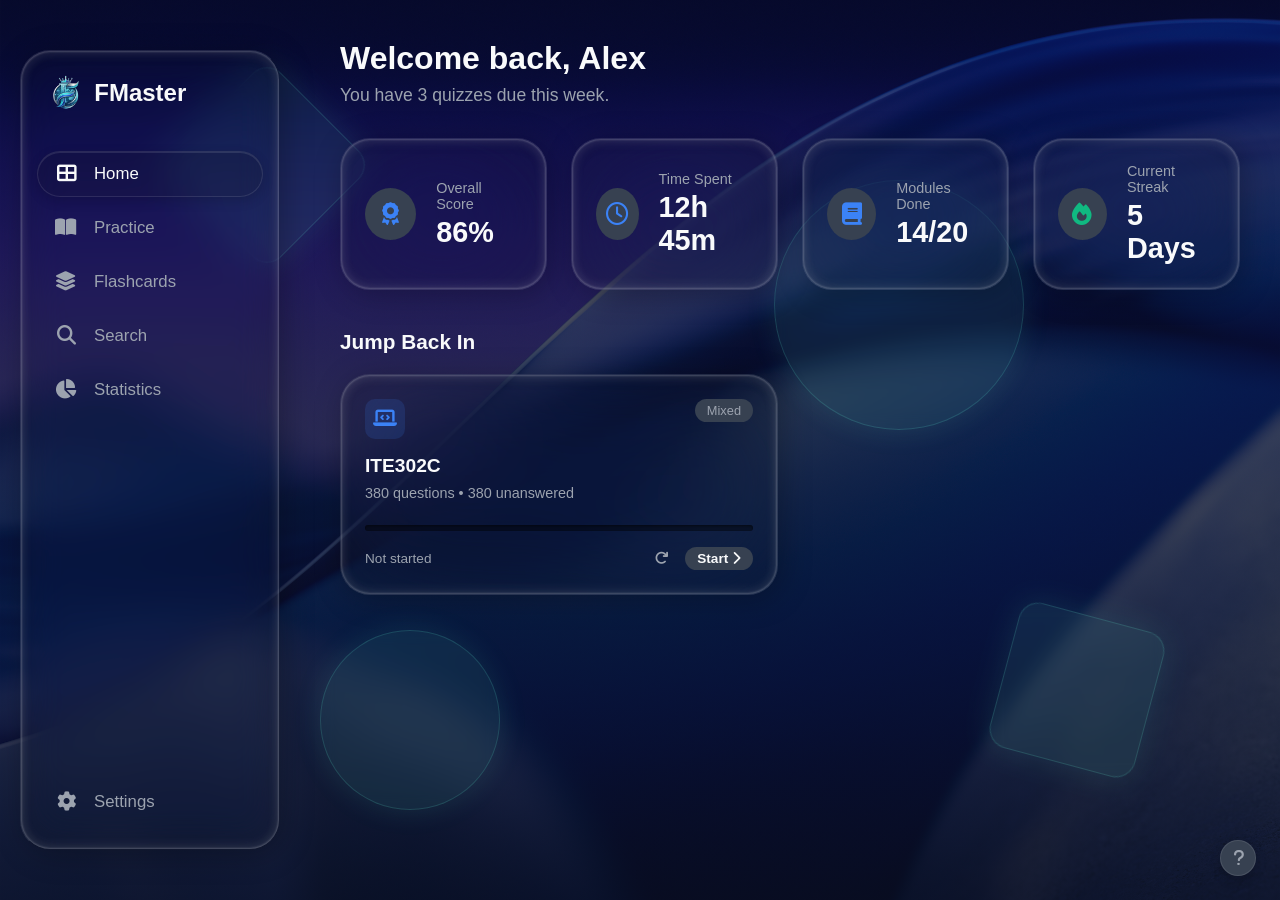
==== quiz-app/index.html @ 888c2049 "Flash card for Mobile" ====
<!DOCTYPE html>
<html lang="en" data-theme="dark">

<head>
    <meta charset="UTF-8">
    <meta name="viewport" content="width=device-width, initial-scale=1.0, maximum-scale=1.0, user-scalable=no">
    <title>FMaster - Ultimate Study Platform</title>
    <script>
        // Chỉ chuyển hướng sang PC nếu chiều rộng >= 1024px VÀ không phải là màn hình cảm ứng
        // (iPad Pro M1 có độ phân giải >1024px nhưng maxTouchPoints > 0 nên sẽ không bị chuyển)
        if (window.innerWidth >= 1024 && navigator.maxTouchPoints === 0) {
            window.location.href = "pc.html";
        }
    </script>
    <link rel="stylesheet" href="css/styles.css">
    <!-- Font Awesome for Icons -->
    <link rel="stylesheet" href="https://cdnjs.cloudflare.com/ajax/libs/font-awesome/6.4.0/css/all.min.css">
    <!-- Favicon -->
    <link rel="icon" href="img/Logo.png" type="image/png">
</head>

<body>
    <!-- SVG Definitions for Liquid Glass Effect -->
    <svg style="display: none">
        <!-- 
        This SVG defines a custom filter for a liquid glass distortion effect.
        It should be placed somewhere in your HTML (preferably near the top, such as in the <head> or before closing </body>).
      -->
        <filter id="de-glass-distortion" x="0%" y="0%" width="100%" height="100%" filterUnits="objectBoundingBox">

            <!-- 
          1) Turbulence: Generates a noise texture for the distortion
          - `type="fractalNoise"` creates a smoother, cloudy noise
          - `baseFrequency` controls the size and density of the noise
          - `animate` cycles through different seeds to make the distortion look fluid
        -->
            <feTurbulence type="fractalNoise" baseFrequency="0.01 0.01" numOctaves="1" seed="5" result="turbulence">
                <animate attributeName="seed" from="1" to="200" dur="8s" repeatCount="indefinite" />
            </feTurbulence>

            <!-- 
          2) Color Mapping: Controls how the noise affects the RGB channels
          - This stage adjusts the turbulence so it mainly affects the red channel (used for displacement)
          - Green and blue channels are suppressed to reduce distortion in those axes
        -->
            <feComponentTransfer in="turbulence" result="mapped">
                <feFuncR type="gamma" amplitude="1" exponent="10" offset="0.5" />
                <feFuncG type="gamma" amplitude="0" exponent="1" offset="0" />
                <feFuncB type="gamma" amplitude="0" exponent="1" offset="0.5" />
            </feComponentTransfer>

            <!-- 
          3) Blur: Softens the turbulence map for smoother distortion
        -->
            <feGaussianBlur in="turbulence" stdDeviation="3" result="softMap" />

            <!-- 
          4) Lighting: Adds a specular light highlight based on the noise shape
          - Simulates light reflecting off a bumpy glass surface
        -->
            <feSpecularLighting in="softMap" surfaceScale="5" specularConstant="1" specularExponent="100"
                lighting-color="white" result="specLight">
                <fePointLight x="-200" y="-200" z="300" />
            </feSpecularLighting>

            <!-- 
          5) Composite: Merges the lighting effect with the noise
        -->
            <feComposite in="specLight" operator="arithmetic" k1="0" k2="1" k3="1" k4="0" result="litImage" />

            <!-- 
          6) Displacement: Distorts the original graphic using the noise map
          - `scale` controls intensity
          - `xChannelSelector="R"` means distortion is driven by the red channel
          - `yChannelSelector="G"` uses the (mostly suppressed) green channel
        -->
            <feDisplacementMap in="SourceGraphic" in2="softMap" scale="150" xChannelSelector="R" yChannelSelector="G" />

        </filter>
    </svg>

    <!-- Background 3D Geometric Shapes -->
    <div class="bg-shapes">
        <div class="shape cube cube-1"></div>
        <div class="shape cube cube-2"></div>
        <div class="shape sphere sphere-1"></div>
        <div class="shape sphere sphere-2"></div>
    </div>

    <div class="app-container">
        <!-- Dashboard View (Home) -->
        <section id="dashboard-view" class="view hidden">
            <header class="app-header">
                <div class="flex-align">
                    <button class="icon-btn mr-2" id="btn-back-subjects"><i class="fas fa-arrow-left"></i></button>
                    <h1>Dashboard</h1>
                </div>
                <div class="header-actions">
                    <button class="icon-btn theme-toggle"><i class="fas fa-moon"></i></button>
                </div>
            </header>

            <div class="content scrollable pb-bar">
                <div class="card progress-card">
                    <div class="progress-header">
                        <span class="label">REVIEWED</span>
                        <span class="numbers-cyan"><span id="reviewed-count">0</span>/<span
                                id="reviewed-total">299</span></span>
                    </div>
                    <div class="progress-bar-container mt-2 mb-4">
                        <div class="progress-bar-fill" id="reviewed-progress" style="width: 0%"></div>
                    </div>

                    <div class="progress-header">
                        <span class="label text-gray">Correct Rate</span>
                        <span class="numbers-cyan text-xl" id="correct-rate">0%</span>
                    </div>

                    <div class="stats-grid mt-4">
                        <div class="stat-item">
                            <h3 class="stat-num text-cyan" id="stat-correct">0</h3>
                            <span class="stat-label">Correct</span>
                        </div>
                        <div class="stat-item">
                            <h3 class="stat-num text-red" id="stat-wrong">0</h3>
                            <span class="stat-label">Wrong</span>
                        </div>
                        <div class="stat-item">
                            <h3 class="stat-num text-gray" id="stat-skipped">0</h3>
                            <span class="stat-label">Skipped</span>
                        </div>
                    </div>
                </div>

                <div class="section-header mt-6">STUDY MODE</div>
                <div class="mode-toggle">
                    <button class="mode-btn active" id="btn-practice-mode">Practice Mode</button>
                    <button class="mode-btn" id="btn-exam-mode">Exam Mode</button>
                </div>

                <div class="action-cards mt-4">
                    <button class="action-card" id="btn-continue">
                        <div class="action-icon bg-blue-subtle text-blue">
                            <i class="fas fa-sync-alt"></i>
                        </div>
                        <div class="action-text">
                            <h3>Continue Last Question</h3>
                            <p id="continue-desc">Question #1</p>
                        </div>
                        <i class="fas fa-chevron-right text-gray"></i>
                    </button>

                    <button class="action-card mt-3" id="btn-new-session">
                        <div class="action-icon bg-blue-subtle text-blue">
                            <i class="fas fa-plus"></i>
                        </div>
                        <div class="action-text">
                            <h3>Start New Session</h3>
                            <p id="new-session-desc">Begin from question #1</p>
                        </div>
                        <i class="fas fa-chevron-right text-gray"></i>
                    </button>
                </div>

                <div class="section-header flex-between mt-6">
                    <span>RECENT QUESTIONS</span>
                    <a href="#" class="text-blue text-sm" style="text-decoration:none;">View All</a>
                </div>
                <div class="recent-list" id="recent-list">
                    <!-- Populated by JS -->
                </div>
            </div>
        </section>

        <!-- Practice View -->
        <section id="practice-view" class="view hidden">
            <header class="app-header">
                <div class="flex-align">
                    <button class="icon-btn mr-2" id="btn-practice-back"><i class="fas fa-arrow-left"></i></button>
                    <h1 id="question-counter" class="text-md">Q#1 · 1/30</h1>
                </div>
                <div class="header-actions">
                    <button class="icon-btn"><i class="fas fa-ellipsis-h"></i></button>
                </div>
            </header>
            <div class="top-progress">
                <div class="top-progress-fill" id="practice-progress" style="width: 5%"></div>
            </div>

            <div class="content scrollable pb-bar">
                <div class="tag-pills mt-2 mb-4" id="practice-tags"
                    style="display: flex; justify-content: space-between; align-items: center; width: 100%;">
                    <div style="display: flex; gap: 8px;">
                        <span class="tag-pill" id="q-type-badge">MCQ</span>
                    </div>
                    <button class="icon-btn" id="btn-favorite" title="Favorite" style="font-size: 1.5rem;"><i
                            class="far fa-star"></i></button>
                </div>

                <div class="question-card" id="question-text">
                    Question text goes here...
                </div>

                <div class="options-container mt-4" id="options-container">
                    <!-- Options populated by JS -->
                </div>
            </div>

        </section>

        <!-- Flashcard View -->
        <section id="flashcard-view" class="view hidden">
            <header class="app-header">
                <div class="flex-align">
                    <button class="icon-btn mr-2" id="btn-flashcard-back"><i class="fas fa-arrow-left"></i></button>
                    <h1 id="fc-counter" class="text-md">Q#1 · 1/30</h1>
                </div>
                <div class="header-actions">
                    <button class="icon-btn"><i class="fas fa-ellipsis-h"></i></button>
                </div>
            </header>
            <div class="top-progress">
                <div class="top-progress-fill" id="fc-progress" style="width: 5%"></div>
            </div>

            <div class="content pb-bar flex-col-center" style="height: calc(100vh - 140px); justify-content: center; overflow: hidden; padding: 20px;">
                <div class="fc-container" id="fc-container">
                    <div class="fc-card" id="fc-card">
                        <!-- Front Face -->
                        <div class="fc-face fc-front">
                            <div class="fc-content flex-col w-full h-full">
                                <div id="fc-question-text" class="mb-4">
                                    Question text goes here...
                                </div>
                                <div id="fc-options-container" class="options-container w-full" style="flex: 1; overflow-y: auto;">
                                    <!-- Options populated by JS -->
                                </div>
                            </div>
                        </div>
                        <!-- Back Face -->
                        <div class="fc-face fc-back">
                            <div class="fc-content">
                                <div class="fc-answer-label text-sm text-cyan mb-2">CORRECT ANSWER</div>
                                <div id="fc-answer-text" class="text-color-main font-semibold mb-4" style="font-size: 1.2rem;">Answer goes here...</div>
                                <div class="fc-explanation-label text-sm text-gray mb-1">EXPLANATION</div>
                                <div id="fc-explanation-text" class="text-sm text-gray" style="text-align: left;">Explanation goes here...</div>
                            </div>
                        </div>
                    </div>
                </div>
            </div>
        </section>

        <!-- Bank View -->
        <section id="bank-view" class="view hidden">
            <header class="app-header">
                <h1>Question Bank</h1>
                <div class="header-actions">
                    <button class="icon-btn"><i class="fas fa-plus"></i></button>
                    <button class="icon-btn"><i class="fas fa-ellipsis-h"></i></button>
                </div>
            </header>

            <div class="content scrollable pb-bar">
                <div class="filter-pills mt-2" id="bank-filters">
                    <button class="pill active" data-filter="all">All <span id="count-all">0</span></button>
                    <button class="pill" data-filter="favorites">Favorites <span id="count-favorites">0</span></button>
                    <button class="pill" data-filter="single">Single <span id="count-single">0</span></button>
                    <button class="pill" data-filter="multiple">Multiple <span id="count-multiple">0</span></button>
                    <button class="pill" data-filter="tf">T/F <span id="count-tf">0</span></button>
                </div>

                <div class="search-bar mt-4">
                    <i class="fas fa-search"></i>
                    <input type="text" id="bank-search" placeholder="Search questions...">
                </div>

                <div class="bank-grid mt-4" id="bank-grid">
                    <!-- Populated by JS -->
                </div>
            </div>
        </section>

        <!-- Stats View -->
        <section id="stats-view" class="view hidden">
            <header class="app-header">
                <h1>Statistics</h1>
                <div class="header-actions">
                    <button class="icon-btn"><i class="fas fa-share-alt"></i></button>
                    <button class="icon-btn"><i class="fas fa-ellipsis-h"></i></button>
                </div>
            </header>

            <div class="content scrollable pb-bar">
                <div class="card chart-card text-center mb-4 mt-2">
                    <div class="donut-chart mx-auto" id="donut-chart">
                        <div class="donut-inner">
                            <h2 id="accuracy-display" class="text-color-main">67%</h2>
                            <span class="text-gray text-xs">Accuracy</span>
                        </div>
                    </div>
                    <div class="progress-bar-container mt-6 mb-2">
                        <div class="progress-bar-fill bg-cyan" id="stats-overall-progress" style="width: 40%"></div>
                    </div>
                    <p class="text-gray text-sm" id="stats-answered-text">12/30 questions answered</p>
                </div>

                <div class="stats-summary-list mb-6">
                    <div class="stat-row-card">
                        <div class="stat-icon-circle bg-green-subtle text-green">
                            <i class="fas fa-check-circle"></i>
                        </div>
                        <div class="stat-row-content">
                            <div class="flex-between">
                                <span class="text-color-main font-semibold">Correct</span>
                                <span class="text-green font-bold" id="stats-correct-val">12</span>
                            </div>
                            <div class="progress-bar-container mt-2">
                                <div class="progress-bar-fill bg-green" id="bar-correct" style="width: 40%"></div>
                            </div>
                        </div>
                    </div>

                    <div class="stat-row-card mt-3">
                        <div class="stat-icon-circle bg-red-subtle text-red">
                            <i class="fas fa-times-circle"></i>
                        </div>
                        <div class="stat-row-content">
                            <div class="flex-between">
                                <span class="text-color-main font-semibold">Incorrect</span>
                                <span class="text-red font-bold" id="stats-incorrect-val">6</span>
                            </div>
                            <div class="progress-bar-container mt-2">
                                <div class="progress-bar-fill bg-red" id="bar-incorrect" style="width: 20%"></div>
                            </div>
                        </div>
                    </div>

                    <div class="stat-row-card mt-3">
                        <div class="stat-icon-circle bg-gray-subtle text-gray">
                            <i class="fas fa-chevron-down"></i>
                        </div>
                        <div class="stat-row-content">
                            <div class="flex-between">
                                <span class="text-color-main font-semibold">Unanswered</span>
                                <span class="text-color-main font-bold" id="stats-unanswered-val">7</span>
                            </div>
                            <div class="progress-bar-container mt-2">
                                <div class="progress-bar-fill bg-cyan" id="bar-unanswered" style="width: 23%"></div>
                            </div>
                        </div>
                    </div>
                </div>

                <div class="section-header mb-4">CATEGORY BREAKDOWN</div>
                <div class="category-list" id="breakdown-list">
                    <!-- Populated by JS -->
                </div>
            </div>
        </section>

        <!-- Settings View -->
        <section id="settings-view" class="view hidden">
            <header class="app-header">
                <h1>Settings</h1>
            </header>
            <div class="content scrollable pb-bar flex-center-col">
                <div class="theme-switcher-container">
                    <div class="theme-switcher-vertical" id="vertical-theme-toggle">
                        <div class="switcher-thumb"></div>
                        <div class="switcher-icon light-icon"><i class="fas fa-sun"></i></div>
                        <div class="switcher-icon dark-icon"><i class="fas fa-moon"></i></div>
                    </div>
                </div>
            </div>
        </section>

        <!-- Subject Select View -->
        <section id="subject-select-view" class="view active">
            <div class="welcome-header">
                <img src="img/Logo.png" alt="FMaster Logo"
                    style="height: 60px; width: auto; object-fit: contain; margin-bottom: 12px; display: inline-block;">
                <h1>Welcome!</h1>
                <p>What would you like to learn today?</p>
            </div>
            <div class="content scrollable" style="padding-top: 10px;">
                <div class="subject-grid" id="subject-grid"></div>
            </div>
        </section>

        <!-- Bottom Navigation Bar -->
        <nav class="bottom-nav hidden" id="bottom-nav">
            <div class="nav-indicator" id="nav-indicator"></div>
            <button class="nav-item active" data-target="dashboard-view" data-index="0">
                <i class="fas fa-home"></i>
            </button>
            <button class="nav-item" data-target="practice-view" data-index="1">
                <i class="fas fa-book-open"></i>
            </button>
            <button class="nav-item" data-target="bank-view" data-index="2">
                <i class="fas fa-search"></i>
            </button>
            <button class="nav-item" data-target="flashcard-view" data-index="3">
                <i class="fas fa-clone"></i>
            </button>
            <button class="nav-item" data-target="stats-view" data-index="4">
                <i class="fas fa-chart-bar"></i>
            </button>
            <button class="nav-item" data-target="settings-view" data-index="5">
                <i class="fas fa-cog"></i>
            </button>
        </nav>
    </div>

    <!-- Toast Notification Container -->
    <div id="toast-container" class="toast-container"></div>

    <script type="module" src="js/app.js"></script>
</body>

</html>
---- quiz-app/css/styles.css ----
:root {
    /* Color Palette derived from wireframes */
    --bg-color: #0B1121;
    /* Very dark navy */
    --surface-color: #151C2C;
    /* Slightly lighter for cards */
    --surface-highlight: #1E293B;
    /* Buttons/Hover */

    --primary: #2563EB;
    /* Bright Blue */
    --primary-hover: #1D4ED8;
    --primary-subtle: rgba(37, 99, 235, 0.15);

    --cyan: #06B6D4;
    /* Progress bars, accents */
    --cyan-subtle: rgba(6, 182, 212, 0.15);

    --success: #10B981;
    /* Green */
    --success-subtle: rgba(16, 185, 129, 0.15);

    --danger: #EF4444;
    /* Red */
    --danger-subtle: rgba(239, 68, 68, 0.15);

    --text-main: #FFFFFF;
    --text-muted: #94A3B8;

    --border-color: #1E293B;
    /* Subtle borders */

    --nav-bg: #0F1629;

    --radius-sm: 8px;
    --radius-md: 12px;
    --radius-lg: 16px;
    --radius-xl: 20px;
    --radius-full: 9999px;

    --nav-height: 70px;
    --header-height: 60px;

    --body-bg: #000000;
    --shadow-color: rgba(0, 0, 0, 0.4);
}

:root[data-theme="light"] {
    --bg-color: #f8fafc;
    --surface-color: rgba(255, 255, 255, 0.65);
    --surface-highlight: #f1f5f9;

    --primary: #3b82f6;
    --primary-hover: #2563eb;
    --primary-subtle: rgba(59, 130, 246, 0.15);

    --cyan: #0ea5e9;
    --cyan-subtle: rgba(14, 165, 233, 0.15);

    --success: #10b981;
    --success-subtle: rgba(16, 185, 129, 0.15);

    --danger: #ef4444;
    --danger-subtle: rgba(239, 68, 68, 0.15);

    --text-main: #0f172a;
    --text-muted: #64748b;

    --border-color: rgba(0, 0, 0, 0.06);

    --nav-bg: rgba(255, 255, 255, 0.85);

    --body-bg: #e5e5ea;
    --shadow-color: rgba(0, 0, 0, 0.08);
}

* {
    box-sizing: border-box;
    margin: 0;
    padding: 0;
    font-family: -apple-system, BlinkMacSystemFont, "Segoe UI", Roboto, Helvetica, Arial, sans-serif;
    -webkit-tap-highlight-color: transparent;
}

body {
    background: linear-gradient(rgba(10, 15, 30, 0.6), rgba(10, 15, 30, 0.8)), url('../img/dark_theme.jpeg') no-repeat center center fixed;
    background-size: cover;
    color: var(--text-main);
    display: flex;
    justify-content: center;
    min-height: 100vh;
    transition: background-color 0.3s ease;
    position: relative;
    z-index: 0;
}

/* Background 3D Geometric Shapes */
.bg-shapes {
    position: absolute;
    top: 0;
    left: 0;
    width: 100%;
    height: 100%;
    overflow: hidden;
    z-index: -1;
    pointer-events: none;
}

.bg-shapes .shape {
    position: absolute;
    background: rgba(100, 255, 218, 0.08);
    /* Very subtle blue cyan glow */
    backdrop-filter: blur(8px);
    border: 1px solid rgba(100, 255, 218, 0.15);
    box-shadow: 0 0 30px rgba(100, 255, 218, 0.1);
}

.bg-shapes .cube {
    width: 150px;
    height: 150px;
    transform: rotate(45deg);
    border-radius: 20px;
}

.bg-shapes .sphere {
    border-radius: 50%;
}

.cube-1 {
    top: 10%;
    left: 15%;
    width: 200px;
    height: 200px;
}

.cube-2 {
    bottom: 15%;
    right: 10%;
    width: 120px;
    height: 120px;
    transform: rotate(15deg) !important;
}

.sphere-1 {
    top: 20%;
    right: 20%;
    width: 250px;
    height: 250px;
}

.sphere-2 {
    bottom: 10%;
    left: 25%;
    width: 180px;
    height: 180px;
}

.app-container {
    background: transparent;
    width: 100%;
    max-width: 768px;
    margin: 0 auto;
    min-height: 100vh;
    position: relative;
    overflow: hidden;
    display: flex;
    flex-direction: column;
}

/* Utilities */
.text-cyan {
    color: var(--cyan);
}

.text-green {
    color: var(--success);
}

.text-red {
    color: var(--danger);
}

.text-gray {
    color: var(--text-muted);
}

.text-blue {
    color: var(--primary);
}

.text-color-main {
    color: var(--text-main);
}

.bg-cyan {
    background-color: var(--cyan);
}

.bg-green {
    background-color: var(--success);
}

.bg-red {
    background-color: var(--danger);
}

.bg-blue-subtle {
    background-color: var(--primary-subtle);
}

.bg-green-subtle {
    background-color: var(--success-subtle);
}

.bg-red-subtle {
    background-color: var(--danger-subtle);
}

.bg-gray-subtle {
    background-color: rgba(148, 163, 184, 0.1);
}

.font-bold {
    font-weight: 700;
}

.font-semibold {
    font-weight: 600;
}

.font-normal {
    font-weight: 400;
}

.text-xs {
    font-size: 0.75rem;
}

.text-sm {
    font-size: 0.875rem;
}

.text-md {
    font-size: 1.1rem;
}

.text-xl {
    font-size: 1.5rem;
}

.mt-2 {
    margin-top: 8px;
}

.mt-3 {
    margin-top: 12px;
}

.mt-4 {
    margin-top: 16px;
}

.mt-6 {
    margin-top: 24px;
}

.mb-2 {
    margin-bottom: 8px;
}

.mb-3 {
    margin-bottom: 12px;
}

.mb-4 {
    margin-bottom: 16px;
}

.mb-6 {
    margin-bottom: 24px;
}

.mr-1 {
    margin-right: 4px;
}

.mr-2 {
    margin-right: 8px;
}

.ml-1 {
    margin-left: 4px;
}

.ml-2 {
    margin-left: 8px;
}

.p-4 {
    padding: 16px;
}

.flex-between {
    display: flex;
    justify-content: space-between;
    align-items: center;
}

.flex-align {
    display: flex;
    align-items: center;
}

.flex-1 {
    flex: 1;
}

.mx-auto {
    margin-left: auto;
    margin-right: auto;
}

.text-center {
    text-align: center;
}

/* Views */
.view {
    position: absolute;
    top: 0;
    left: 0;
    width: 100%;
    height: 100%;
    display: flex;
    flex-direction: column;
    transition: opacity 0.3s ease, transform 0.3s ease;
    opacity: 1;
    z-index: 1;
    background-color: transparent;
}

.view.hidden {
    opacity: 0;
    pointer-events: none;
    transform: translateX(20px);
    z-index: 0;
}

.view.active {
    transform: translateX(0);
}

/* Header */
.app-header {
    height: var(--header-height);
    display: flex;
    justify-content: space-between;
    align-items: center;
    padding: 0 20px;
    background-color: transparent;
    flex-shrink: 0;
}

.app-header h1 {
    font-size: 1.3rem;
    font-weight: 700;
    color: var(--text-main);
}

.header-actions {
    display: flex;
    gap: 8px;
}

.icon-btn {
    background: none;
    border: none;
    color: var(--text-muted);
    font-size: 1.2rem;
    padding: 8px;
    cursor: pointer;
    transition: 0.2s;
}

.icon-btn:hover {
    color: var(--text-main);
}

.content {
    flex: 1;
    overflow-y: auto;
    padding: 0 20px 20px 20px;
}

.pb-bar {
    padding-bottom: calc(var(--nav-height) + 80px);
}

/* Card styles */
.card {
    background-color: rgba(72, 72, 72, 0);
    border-radius: var(--radius-lg);
    border: 1px solid rgba(100, 255, 218, 0.1);
    box-shadow: inset 0 1px 1px rgba(255, 255, 255, 0.1), 0 0 20px rgba(100, 255, 218, 0.05);
    backdrop-filter: blur(40px) url(#de-glass-distortion);
    -webkit-backdrop-filter: blur(40px) url(#de-glass-distortion);
}

.progress-card {
    padding: 20px;
}

.progress-header {
    display: flex;
    justify-content: space-between;
    align-items: flex-end;
}

.label {
    font-size: 0.75rem;
    color: var(--text-muted);
    text-transform: uppercase;
    letter-spacing: 1px;
    font-weight: 600;
}

.numbers-cyan {
    color: var(--cyan);
    font-weight: 700;
    font-size: 1.1rem;
}

.progress-bar-container {
    height: 6px;
    background-color: rgba(0, 0, 0, 0.4);
    border-radius: var(--radius-full);
    overflow: hidden;
    width: 100%;
    box-shadow: inset 0 1px 3px rgba(0, 0, 0, 0.5);
}

.progress-bar-fill {
    height: 100%;
    background: linear-gradient(90deg, var(--cyan) 0%, #00F2FE 100%);
    border-radius: var(--radius-full);
    transition: width 0.3s;
    box-shadow: 0 0 10px rgba(0, 242, 254, 0.5);
}

.stats-grid {
    display: grid;
    grid-template-columns: repeat(3, 1fr);
    text-align: center;
}

.stat-item {
    display: flex;
    flex-direction: column;
    gap: 4px;
}

.stat-num {
    font-size: 1.8rem;
    font-weight: 700;
}

.stat-label {
    font-size: 0.8rem;
    color: var(--text-muted);
}

.section-header {
    font-size: 0.75rem;
    color: var(--text-muted);
    text-transform: uppercase;
    letter-spacing: 1px;
    font-weight: 600;
    margin-bottom: 12px;
}

/* Buttons & Toggles */
.mode-toggle {
    display: flex;
    gap: 12px;
    margin-bottom: 24px;
}

.mode-btn {
    flex: 1;
    padding: 14px;
    border-radius: var(--radius-lg);
    font-weight: 600;
    font-size: 1rem;
    border: none;
    cursor: pointer;
    background-color: var(--surface-color);
    color: var(--text-muted);
    transition: 0.3s;
    border: 1px solid var(--border-color);
}

.mode-btn.active {
    background-color: var(--primary);
    color: #fff;
    border-color: var(--primary);
    box-shadow: 0 4px 12px rgba(37, 99, 235, 0.3);
}

/* Action Cards */
.action-card {
    width: 100%;
    background-color: rgba(72, 72, 72, 0);
    border: 1px solid rgba(255, 255, 255, 0.05);
    border-radius: var(--radius-lg);
    padding: 16px;
    display: flex;
    align-items: center;
    gap: 16px;
    cursor: pointer;
    text-align: left;
    transition: 0.2s;
    backdrop-filter: blur(10px) url(#de-glass-distortion);
    -webkit-backdrop-filter: blur(10px) url(#de-glass-distortion);
}

.action-card:hover {
    border-color: rgba(100, 255, 218, 0.3);
    background-color: rgba(196, 196, 196, 0.14);
}

.action-icon {
    width: 44px;
    height: 44px;
    border-radius: 12px;
    display: flex;
    justify-content: center;
    align-items: center;
    font-size: 1.2rem;
    flex-shrink: 0;
}

.action-text {
    flex: 1;
}

.action-text h3 {
    font-size: 1rem;
    color: var(--text-main);
    margin-bottom: 4px;
    font-weight: 600;
}

.action-text p {
    font-size: 0.85rem;
    color: var(--text-muted);
}

/* Recent Questions */
.recent-list {
    display: flex;
    flex-direction: column;
    gap: 12px;
}

.recent-item {
    background-color: rgba(72, 72, 72, 0);
    border: 1px solid rgba(255, 255, 255, 0.05);
    border-radius: var(--radius-lg);
    padding: 12px 16px;
    display: flex;
    align-items: center;
    gap: 12px;
    backdrop-filter: blur(10px) url(#de-glass-distortion);
    -webkit-backdrop-filter: blur(10px) url(#de-glass-distortion);
}

.recent-num {
    width: 32px;
    height: 32px;
    border-radius: 50%;
    background-color: var(--cyan-subtle);
    color: var(--cyan);
    display: flex;
    justify-content: center;
    align-items: center;
    font-weight: 700;
    font-size: 0.9rem;
    flex-shrink: 0;
}

.recent-text {
    flex: 1;
    white-space: nowrap;
    overflow: hidden;
    text-overflow: ellipsis;
    font-size: 0.95rem;
    font-weight: 500;
}

.recent-badge {
    background-color: var(--primary-subtle);
    color: var(--primary);
    padding: 4px 10px;
    border-radius: var(--radius-full);
    font-size: 0.75rem;
    font-weight: 600;
    border: 1px solid rgba(37, 99, 235, 0.3);
}

/* Practice View */
.top-progress {
    width: 100%;
    height: 4px;
    background-color: rgba(0, 0, 0, 0.4);
    margin-bottom: 12px;
    box-shadow: inset 0 1px 3px rgba(0, 0, 0, 0.5);
}

.top-progress-fill {
    height: 100%;
    background: linear-gradient(90deg, var(--cyan) 0%, #00F2FE 100%);
    transition: width 0.3s;
    box-shadow: 0 0 10px rgba(0, 242, 254, 0.5);
}

.tag-pills {
    display: flex;
    gap: 8px;
}

.tag-pill {
    background-color: var(--primary-subtle);
    color: var(--primary);
    padding: 4px 12px;
    border-radius: var(--radius-full);
    font-size: 0.8rem;
    font-weight: 600;
    border: 1px solid rgba(37, 99, 235, 0.2);
}

.question-card {
    background-color: rgba(72, 72, 72, 0);
    border: 1px solid rgba(100, 255, 218, 0.1);
    border-radius: var(--radius-lg);
    padding: 24px;
    font-size: 1.15rem;
    line-height: 1.6;
    color: var(--text-main);
    font-weight: 500;
    backdrop-filter: blur(10px) url(#de-glass-distortion);
    -webkit-backdrop-filter: blur(10px) url(#de-glass-distortion);
    box-shadow: inset 0 1px 1px rgba(255, 255, 255, 0.1), 0 0 25px rgba(100, 255, 218, 0.08);
}

.options-container {
    display: flex;
    flex-direction: column;
    gap: 12px;
}

.option-btn {
    width: 100%;
    text-align: left;
    padding: 16px;
    border-radius: var(--radius-lg);
    background-color: rgba(196, 196, 196, 0.14);
    color: var(--text-main);
    border: 1px solid rgba(255, 255, 255, 0.05);
    font-size: 1.05rem;
    cursor: pointer;
    transition: all 0.2s;
    display: flex;
    align-items: center;
    gap: 16px;
    font-weight: 500;
    backdrop-filter: blur(5px);
    -webkit-backdrop-filter: blur(5px);
}

.option-letter {
    flex-shrink: 0;
    width: 34px;
    height: 34px;
    border-radius: 50%;
    display: flex;
    align-items: center;
    justify-content: center;
    font-weight: 700;
    font-size: 1rem;
    color: var(--text-muted);
    background: rgba(196, 196, 196, 0.14);
    backdrop-filter: blur(6px) saturate(120%);
    -webkit-backdrop-filter: blur(6px) saturate(120%);
    border: 1px solid rgba(255, 255, 255, 0.1);
    box-shadow: inset 0 1px 1px rgba(255, 255, 255, 0.05), 0 4px 10px rgba(0, 0, 0, 0.1);
    transition: all 0.3s ease;
}

.option-btn:hover {
    border-color: rgba(100, 255, 218, 0.3);
    background-color: rgba(196, 196, 196, 0.14);
    box-shadow: 0 4px 15px rgba(0, 0, 0, 0.2);
    transform: translateY(-2px);
}

.option-btn.selected {
    border-color: #00F2FE;
    background-color: rgba(0, 242, 254, 0.08);
    box-shadow: 0 0 15px rgba(0, 242, 254, 0.4), inset 0 0 10px rgba(0, 242, 254, 0.1);
}

.option-btn.selected .option-letter {
    color: #fff;
    border-color: #00F2FE;
    background: rgba(0, 242, 254, 0.2);
    box-shadow: inset 0 1px 1px rgba(0, 242, 254, 0.2), 0 0 12px rgba(0, 242, 254, 0.5);
}

.option-btn.correct {
    border-color: var(--success);
    background-color: var(--success-subtle);
}

.option-btn.correct .option-letter {
    color: #fff;
    border-color: var(--success);
    background: rgba(16, 185, 129, 0.2);
    box-shadow: inset 0 1px 1px rgba(16, 185, 129, 0.2), 0 0 15px rgba(16, 185, 129, 0.4);
}

.option-btn.wrong {
    border-color: var(--danger);
    background-color: var(--danger-subtle);
}

.option-btn.wrong .option-letter {
    color: #fff;
    border-color: var(--danger);
    background: rgba(239, 68, 68, 0.2);
    box-shadow: inset 0 1px 1px rgba(239, 68, 68, 0.2), 0 0 15px rgba(239, 68, 68, 0.4);
}

.bottom-action-bar {
    padding: 16px 20px;
    background-color: transparent;
    display: flex;
    justify-content: space-between;
    z-index: 5;
}

.btn {
    display: inline-flex;
    justify-content: center;
    align-items: center;
    padding: 14px 24px;
    border-radius: var(--radius-xl);
    font-weight: 600;
    border: none;
    cursor: pointer;
    transition: all 0.2s;
    font-size: 1rem;
    flex: 1;
    max-width: 48%;
}

.btn-primary {
    background-color: var(--primary);
    color: #fff;
    box-shadow: 0 4px 12px rgba(37, 99, 235, 0.3);
}

.btn-primary:active {
    background-color: var(--primary-hover);
}

.btn-ghost {
    background: transparent;
    color: var(--text-muted);
}

/* Bank */
.filter-pills {
    display: flex;
    gap: 12px;
    overflow-x: auto;
    padding-bottom: 4px;
    -ms-overflow-style: none;
    scrollbar-width: none;
}

.filter-pills::-webkit-scrollbar {
    display: none;
}

.pill {
    padding: 10px 16px;
    border-radius: var(--radius-full);
    background-color: rgba(196, 196, 196, 0.14);
    color: var(--text-main);
    border: 1px solid rgba(255, 255, 255, 0.05);
    cursor: pointer;
    white-space: nowrap;
    font-weight: 500;
    font-size: 0.9rem;
    backdrop-filter: blur(5px);
    -webkit-backdrop-filter: blur(5px);
}

.pill.active {
    background-color: var(--primary);
    color: #fff;
    border-color: var(--primary);
}

.pill span {
    opacity: 0.7;
    margin-left: 4px;
    font-weight: 400;
}

.search-bar {
    position: relative;
}

.search-bar i {
    position: absolute;
    left: 16px;
    top: 50%;
    transform: translateY(-50%);
    color: var(--text-muted);
}

.search-bar input {
    width: 100%;
    padding: 14px 14px 14px 44px;
    border-radius: var(--radius-lg);
    border: 1px solid rgba(100, 255, 218, 0.1);
    background-color: rgba(72, 72, 72, 0);
    color: var(--text-main);
    font-size: 1rem;
    outline: none;
    backdrop-filter: blur(10px) url(#de-glass-distortion);
    -webkit-backdrop-filter: blur(10px) url(#de-glass-distortion);
    box-shadow: inset 0 1px 1px rgba(255, 255, 255, 0.1), 0 0 15px rgba(100, 255, 218, 0.05);
}

.search-bar input::placeholder {
    color: var(--text-muted);
}

.bank-legend {
    display: flex;
    gap: 8px;
    flex-wrap: wrap;
}

.legend-badge {
    padding: 6px 12px;
    border-radius: var(--radius-full);
    border: 1px solid var(--border-color);
    background-color: rgba(196, 196, 196, 0.14);
    font-size: 0.8rem;
    color: var(--text-muted);
    display: flex;
    align-items: center;
}

.bank-grid {
    display: grid;
    grid-template-columns: repeat(5, 1fr);
    gap: 10px;
}

@media (min-width: 600px) {
    .bank-grid {
        grid-template-columns: repeat(8, 1fr);
    }
}

.grid-item {
    aspect-ratio: 1;
    border-radius: var(--radius-md);
    border: 1px solid rgba(255, 255, 255, 0.05);
    font-weight: 700;
    font-size: 1.1rem;
    cursor: pointer;
    display: flex;
    flex-direction: column;
    align-items: center;
    justify-content: center;
    background-color: rgba(196, 196, 196, 0.14);
    color: var(--text-main);
    transition: 0.2s;
    position: relative;
    gap: 4px;
    backdrop-filter: blur(5px);
    -webkit-backdrop-filter: blur(5px);
}

.grid-item-icon {
    font-size: 0.6rem;
    opacity: 0.8;
}

/* Correct state */
.grid-item.correct {
    background-color: rgba(16, 185, 129, 0.15);
    color: var(--success);
}

.grid-item.correct .grid-item-icon {
    color: var(--success);
}

/* Wrong state */
.grid-item.wrong {
    background-color: rgba(239, 68, 68, 0.15);
    color: var(--danger);
}

.grid-item.wrong .grid-item-icon {
    color: var(--danger);
}

/* Current state */
.grid-item.current {
    background-color: var(--primary-subtle);
    color: var(--primary);
    outline: 2px solid var(--primary);
    outline-offset: -2px;
}

.grid-item.current .grid-item-icon {
    color: var(--primary);
}

/* Stats */
.chart-card {
    padding: 32px 20px;
}

.donut-chart {
    width: 180px;
    height: 180px;
    border-radius: 50%;
    background: conic-gradient(var(--cyan) 0% 67%, var(--surface-highlight) 67% 100%);
    display: flex;
    align-items: center;
    justify-content: center;
    position: relative;
}

.donut-inner {
    width: 144px;
    height: 144px;
    border-radius: 50%;
    background-color: var(--bg-color);
    display: flex;
    flex-direction: column;
    align-items: center;
    justify-content: center;
    box-shadow: inset 0 0 15px rgba(0, 0, 0, 0.5);
}

.donut-inner h2 {
    font-size: 2.2rem;
    margin: 0;
}

.stat-row-card {
    background-color: rgba(72, 72, 72, 0);
    border: 1px solid rgba(255, 255, 255, 0.05);
    border-radius: var(--radius-lg);
    padding: 16px;
    display: flex;
    align-items: center;
    gap: 16px;
    backdrop-filter: blur(10px) url(#de-glass-distortion);
    -webkit-backdrop-filter: blur(10px) url(#de-glass-distortion);
    box-shadow: inset 0 1px 1px rgba(255, 255, 255, 0.1);
}

.stat-icon-circle {
    width: 44px;
    height: 44px;
    border-radius: 50%;
    display: flex;
    justify-content: center;
    align-items: center;
    font-size: 1.2rem;
    flex-shrink: 0;
}

.stat-row-content {
    flex: 1;
}

/* Bottom Nav - Apple Liquid Glass */
.bottom-nav {
    position: absolute;
    bottom: 20px;
    left: 50%;
    transform: translateX(-50%);
    width: calc(100% - 40px);
    max-width: 400px;
    height: 72px;
    background: rgba(72, 72, 72, 0);
    backdrop-filter: blur(40px) url(#de-glass-distortion);
    -webkit-backdrop-filter: blur(40px) url(#de-glass-distortion);
    border-radius: 36px;
    border: 1px solid rgba(100, 255, 218, 0.15);
    display: flex;
    justify-content: space-between;
    align-items: center;
    padding: 6px;
    z-index: 50;
    box-shadow: 0 12px 40px var(--shadow-color);
    box-sizing: border-box;
    transition: transform 0.4s cubic-bezier(0.25, 1, 0.5, 1), opacity 0.4s ease;
}

.bottom-nav.hidden {
    display: none;
}

.bottom-nav.nav-hidden {
    transform: translate(-50%, 150px);
    opacity: 0;
    pointer-events: none;
}

.nav-indicator {
    position: absolute;
    top: 6px;
    left: 6px;
    height: 60px;
    width: calc((100% - 12px) / 6);
    background: rgba(255, 255, 255, 0.1);
    border-radius: 30px;
    transition: transform 0.4s cubic-bezier(0.25, 1, 0.5, 1);
    box-shadow: inset 0 0 0 1px rgba(255, 255, 255, 0.06);
    z-index: 0;
    box-sizing: border-box;
}

.nav-item {
    position: relative;
    background: transparent;
    border: none;
    color: var(--text-muted);
    display: flex;
    flex-direction: column;
    align-items: center;
    justify-content: center;
    gap: 4px;
    font-size: 0.65rem;
    cursor: pointer;
    flex: 1;
    height: 100%;
    border-radius: 30px;
    transition: color 0.4s cubic-bezier(0.25, 1, 0.5, 1);
    font-weight: 600;
    z-index: 1;
    padding: 0;
}

.nav-item i {
    font-size: 1.6rem;
    transition: all 0.4s cubic-bezier(0.25, 1, 0.5, 1);
}

.nav-item.active {
    color: var(--text-main);
}

.nav-item.active i {
    transform: scale(1.1);
    color: #00F2FE;
    text-shadow: 0 0 10px rgba(0, 242, 254, 0.5);
}

/* Subject Select */
.welcome-header {
    padding: 60px 20px 30px;
    text-align: center;
    background: linear-gradient(to bottom, var(--primary-subtle), transparent);
}

.welcome-header .logo-icon {
    font-size: 2.8rem;
    color: var(--primary);
    margin-bottom: 20px;
    display: inline-flex;
    justify-content: center;
    align-items: center;
    width: 80px;
    height: 80px;
    background: var(--surface-color);
    border-radius: var(--radius-xl);
    box-shadow: 0 8px 24px var(--shadow-color);
}

.welcome-header h1 {
    font-size: 2.2rem;
    font-weight: 800;
    color: var(--text-main);
    margin-bottom: 8px;
    letter-spacing: -0.5px;
}

.welcome-header p {
    color: var(--text-muted);
    font-size: 1.05rem;
}

.subject-grid {
    display: grid;
    grid-template-columns: 1fr;
    gap: 16px;
    padding: 0 16px 20px 16px;
}

.subject-card {
    background-color: rgba(72, 72, 72, 0);
    padding: 24px;
    border-radius: var(--radius-lg);
    border: 1px solid rgba(255, 255, 255, 0.05);
    display: flex;
    align-items: center;
    gap: 16px;
    cursor: pointer;
    backdrop-filter: blur(10px) url(#de-glass-distortion);
    -webkit-backdrop-filter: blur(10px) url(#de-glass-distortion);
    box-shadow: inset 0 1px 1px rgba(255, 255, 255, 0.1);
    transition: transform 0.3s cubic-bezier(0.25, 1, 0.5, 1), box-shadow 0.3s ease, border-color 0.3s ease, background-color 0.3s ease;
}

.subject-card:hover {
    transform: translateY(-4px);
    box-shadow: 0 12px 30px var(--shadow-color);
    border-color: var(--primary);
}

.subject-icon {
    width: 52px;
    height: 52px;
    border-radius: 14px;
    background-color: var(--primary-subtle);
    color: var(--primary);
    display: flex;
    justify-content: center;
    align-items: center;
    font-size: 1.6rem;
}

/* ==============================================================
   RESPONSIVE CHO TABLET (iPad, iPad Pro - Dọc & Ngang)
   ============================================================== */

/* 1. iPad / Tablet Màn hình dọc (Portrait) - Từ 768px trở lên */
@media (min-width: 768px) {

    /* --- Layout Tổng thể --- */
    .app-container {
        max-width: 100%;
        border-radius: 0;
        box-shadow: none;
        margin: 0;
        min-height: 100vh;
        border: none;
    }

    /* Mở rộng khoảng trắng (padding) hai bên */
    .content {
        padding: 0 32px 32px 32px;
    }

    .app-header {
        padding: 0 32px;
        height: 70px;
    }

    .app-header h1 {
        font-size: 1.5rem;
    }

    /* --- View: Dashboard --- */
    .action-cards {
        display: grid;
        grid-template-columns: 1fr 1fr;
        gap: 16px;
    }

    .action-card.mt-3 {
        margin-top: 0;
    }

    /* Ghi đè margin-top khi dùng lưới */

    /* --- View: Subject Select --- */
    .welcome-header {
        padding: 80px 40px 40px;
    }

    .welcome-header .logo-icon {
        width: 100px;
        height: 100px;
        font-size: 3rem;
    }

    .welcome-header h1 {
        font-size: 2.8rem;
    }

    .welcome-header p {
        font-size: 1.3rem;
    }

    .subject-grid {
        grid-template-columns: 1fr;
        gap: 32px;
        padding: 0 10% 40px 10%;
    }

    .subject-card {
        padding: 32px;
        border-radius: var(--radius-xl);
        gap: 24px;
    }

    .subject-icon {
        width: 80px;
        height: 80px;
        font-size: 2.4rem;
        border-radius: 20px;
    }

    .subject-info h3 {
        font-size: 1.6rem;
        margin-bottom: 8px;
    }

    .subject-info p {
        font-size: 1.15rem;
    }

    /* --- View: Practice --- */
    .question-card {
        padding: 32px;
        font-size: 1.3rem;
        /* Font lớn hơn cho màn to dễ đọc */
    }

    .option-btn {
        padding: 20px;
        font-size: 1.15rem;
    }

    /* --- View: Question Bank --- */
    .bank-grid {
        grid-template-columns: repeat(8, 1fr);
        gap: 16px;
    }

    .grid-item {
        font-size: 1.25rem;
    }

    /* --- View: Stats --- */
    .stats-summary-list {
        display: grid;
        grid-template-columns: repeat(3, 1fr);
        gap: 16px;
    }

    .stat-row-card.mt-3 {
        margin-top: 0;
    }

    .stat-row-card {
        flex-direction: column;
        /* Đưa Icon lên trên text để tối ưu không gian dọc */
        text-align: center;
        padding: 24px 16px;
    }

    .stat-row-content {
        width: 100%;
    }

    .stat-row-content .flex-between {
        flex-direction: column;
        gap: 10px;
    }

    /* --- Navigation --- */
    .bottom-nav {
        max-width: 700px;
        width: calc(100% - 48px);
        height: 90px;
        bottom: 32px;
        border-radius: 45px;
        border: 1px solid rgba(255, 255, 255, 0.08);
        padding: 8px;
    }

    .nav-indicator {
        height: 74px;
        top: 8px;
        width: calc((100% - 16px) / 6);
        left: 8px;
        border-radius: 37px;
    }

    .nav-item {
        font-size: 0.95rem;
        padding-top: 4px;
    }

    .nav-item i {
        font-size: 1.6rem;
        margin-bottom: 4px;
    }
}

/* 2. iPad Pro / Tablet Màn hình ngang (Landscape) - Từ 1024px trở lên */
@media (min-width: 1024px) {

    /* --- Layout Tổng thể --- */
    .app-container {
        max-width: 100%;
        margin: 0;
        min-height: 100vh;
    }

    .content {
        padding: 0 48px 48px 48px;
    }

    .app-header {
        padding: 0 48px;
    }

    /* --- View: Dashboard --- */
    .recent-list {
        display: grid;
        grid-template-columns: 1fr 1fr;
        gap: 16px;
    }

    /* --- View: Subject Select --- */
    .subject-grid {
        grid-template-columns: 1fr;
        padding: 0 20% 60px 20%;
    }

    /* --- View: Practice --- */
    .options-container {
        display: grid;
        grid-template-columns: 1fr 1fr;
        /* Các đáp án chia 2 cột cho đỡ dàn ngang quá dài */
        gap: 20px;
    }

    /* Đảm bảo nút Submit (thêm bằng JS) dàn đều qua cả 2 cột lưới */
    .options-container .btn-primary {
        grid-column: 1 / -1;
        margin-top: 8px !important;
    }

    /* --- View: Question Bank --- */
    .bank-grid {
        grid-template-columns: repeat(12, 1fr);
        /* 12 ô trong 1 hàng (tránh ô quá to) */
    }

    /* --- View: Stats --- */
    .category-list {
        display: grid;
        grid-template-columns: 1fr 1fr;
        gap: 20px;
    }

    .category-list .card.mb-3 {
        margin-bottom: 0 !important;
    }
}

/* ==============================================================
   VERTICAL THEME SWITCHER (SETTINGS)
   ============================================================== */
.flex-center-col {
    display: flex;
    flex-direction: column;
    align-items: center;
    justify-content: center;
    min-height: calc(100% - 40px);
}

.theme-switcher-container {
    display: flex;
    flex-direction: column;
    align-items: center;
    gap: 32px;
    margin-top: 20px;
}

.theme-switcher-vertical {
    position: relative;
    width: 120px;
    height: 280px;
    background: rgba(72, 72, 72, 0);
    backdrop-filter: blur(30px) url(#de-glass-distortion);
    -webkit-backdrop-filter: blur(30px) url(#de-glass-distortion);
    border-radius: 60px;
    border: 1px solid rgba(255, 255, 255, 0.1);
    box-shadow:
        inset 0 4px 16px rgba(0, 0, 0, 0.2),
        0 20px 50px var(--shadow-color);
    display: flex;
    flex-direction: column;
    justify-content: space-between;
    padding: 14px;
    cursor: pointer;
    transition: transform 0.3s cubic-bezier(0.25, 1, 0.5, 1);
}

.theme-switcher-vertical:active {
    transform: scale(0.95);
}

.switcher-thumb {
    position: absolute;
    width: 92px;
    height: 126px;
    background: rgba(255, 255, 255, 0.15);
    border-radius: 46px;
    top: 14px;
    left: 14px;
    transition: transform 0.5s cubic-bezier(0.25, 1, 0.5, 1);
    box-shadow:
        0 8px 20px rgba(0, 0, 0, 0.15),
        inset 0 1px 3px rgba(255, 255, 255, 0.4);
    backdrop-filter: blur(10px);
    -webkit-backdrop-filter: blur(10px);
    z-index: 1;
}

[data-theme="dark"] .switcher-thumb {
    transform: translateY(126px);
}

.switcher-icon {
    width: 92px;
    height: 126px;
    display: flex;
    align-items: center;
    justify-content: center;
    font-size: 2.8rem;
    z-index: 2;
    color: var(--text-muted);
    transition: color 0.4s ease, transform 0.4s ease;
}

[data-theme="light"] .switcher-icon.light-icon {
    color: #F59E0B;
    /* Bright Orange/Yellow */
    text-shadow: 0 0 15px rgba(245, 158, 11, 0.5);
    transform: scale(1.1);
}

[data-theme="dark"] .switcher-icon.dark-icon {
    color: #00F2FE;
    text-shadow: 0 0 15px rgba(0, 242, 254, 0.5);
    transform: scale(1.1);
}

.theme-label {
    font-size: 1.4rem;
    font-weight: 700;
    color: var(--text-main);
    letter-spacing: 2px;
    text-transform: uppercase;
    opacity: 0.8;
}

/* Responsive cho iPad: Switcher to hơn */
@media (min-width: 768px) {
    .theme-switcher-vertical {
        width: 180px;
        height: 420px;
        border-radius: 90px;
        padding: 20px;
    }

    .switcher-thumb {
        width: 140px;
        height: 190px;
        border-radius: 70px;
        top: 20px;
        left: 20px;
    }

    [data-theme="dark"] .switcher-thumb {
        transform: translateY(190px);
    }

    .switcher-icon {
        width: 140px;
        height: 190px;
        font-size: 4.5rem;
    }
}

/* Mobile Liquid Submit Button */
.btn-liquid-submit {
    background: rgba(196, 196, 196, 0.14) !important;
    backdrop-filter: blur(6px) saturate(120%);
    -webkit-backdrop-filter: blur(6px) saturate(120%);
    border: 1px solid rgba(255, 255, 255, 0.15) !important;
    border-top: 1px solid rgba(255, 255, 255, 0.3) !important;
    box-shadow: inset 0 1px 0 rgba(255, 255, 255, 0.1), 0 4px 12px rgba(0, 0, 0, 0.2) !important;
    color: var(--primary) !important;
    transition: all 0.4s cubic-bezier(0.34, 1.56, 0.64, 1);
    font-weight: 600;
}



/* 2. iPad Pro / Tablet Màn hình ngang (Landscape) - Từ 1024px trở lên */
@media (min-width: 1024px) {

    /* --- Layout Tổng thể --- */
    .app-container {
        max-width: 100%;
        margin: 0;
        min-height: 100vh;
    }

    .content {
        padding: 0 48px 48px 48px;
    }

    .app-header {
        padding: 0 48px;
    }

    /* --- View: Dashboard --- */
    .recent-list {
        display: grid;
        grid-template-columns: 1fr 1fr;
        gap: 16px;
    }

    /* --- View: Subject Select --- */
    .subject-grid {
        grid-template-columns: 1fr;
        padding: 0 20% 60px 20%;
    }

    /* --- View: Practice --- */
    .options-container {
        display: grid;
        grid-template-columns: 1fr 1fr;
        /* Các đáp án chia 2 cột cho đỡ dàn ngang quá dài */
        gap: 20px;
    }

    /* Đảm bảo nút Submit (thêm bằng JS) dàn đều qua cả 2 cột lưới */
    .options-container .btn-primary {
        grid-column: 1 / -1;
        margin-top: 8px !important;
    }

    /* --- View: Question Bank --- */
    .bank-grid {
        grid-template-columns: repeat(12, 1fr);
        /* 12 ô trong 1 hàng (tránh ô quá to) */
    }

    /* --- View: Stats --- */
    .category-list {
        display: grid;
        grid-template-columns: 1fr 1fr;
        gap: 20px;
    }

    .category-list .card.mb-3 {
        margin-bottom: 0 !important;
    }
}

/* ==============================================================
   VERTICAL THEME SWITCHER (SETTINGS)
   ============================================================== */
.flex-center-col {
    display: flex;
    flex-direction: column;
    align-items: center;
    justify-content: center;
    min-height: calc(100% - 40px);
}

.theme-switcher-container {
    display: flex;
    flex-direction: column;
    align-items: center;
    gap: 32px;
    margin-top: 20px;
}

.theme-switcher-vertical {
    position: relative;
    width: 120px;
    height: 280px;
    background: rgba(72, 72, 72, 0);
    backdrop-filter: blur(30px) url(#de-glass-distortion);
    -webkit-backdrop-filter: blur(30px) url(#de-glass-distortion);
    border-radius: 60px;
    border: 1px solid rgba(255, 255, 255, 0.1);
    box-shadow:
        inset 0 4px 16px rgba(0, 0, 0, 0.2),
        0 20px 50px var(--shadow-color);
    display: flex;
    flex-direction: column;
    justify-content: space-between;
    padding: 14px;
    cursor: pointer;
    transition: transform 0.3s cubic-bezier(0.25, 1, 0.5, 1);
}

.theme-switcher-vertical:active {
    transform: scale(0.95);
}

.switcher-thumb {
    position: absolute;
    width: 92px;
    height: 126px;
    background: rgba(255, 255, 255, 0.15);
    border-radius: 46px;
    top: 14px;
    left: 14px;
    transition: transform 0.5s cubic-bezier(0.25, 1, 0.5, 1);
    box-shadow:
        0 8px 20px rgba(0, 0, 0, 0.15),
        inset 0 1px 3px rgba(255, 255, 255, 0.4);
    backdrop-filter: blur(10px);
    -webkit-backdrop-filter: blur(10px);
    z-index: 1;
}

[data-theme="dark"] .switcher-thumb {
    transform: translateY(126px);
}

.switcher-icon {
    width: 92px;
    height: 126px;
    display: flex;
    align-items: center;
    justify-content: center;
    font-size: 2.8rem;
    z-index: 2;
    color: var(--text-muted);
    transition: color 0.4s ease, transform 0.4s ease;
}

[data-theme="light"] .switcher-icon.light-icon {
    color: #F59E0B;
    /* Bright Orange/Yellow */
    text-shadow: 0 0 15px rgba(245, 158, 11, 0.5);
    transform: scale(1.1);
}

[data-theme="dark"] .switcher-icon.dark-icon {
    color: #00F2FE;
    text-shadow: 0 0 15px rgba(0, 242, 254, 0.5);
    transform: scale(1.1);
}

.theme-label {
    font-size: 1.4rem;
    font-weight: 700;
    color: var(--text-main);
    letter-spacing: 2px;
    text-transform: uppercase;
    opacity: 0.8;
}

/* Responsive cho iPad: Switcher to hơn */
@media (min-width: 768px) {
    .theme-switcher-vertical {
        width: 180px;
        height: 420px;
        border-radius: 90px;
        padding: 20px;
    }

    .switcher-thumb {
        width: 140px;
        height: 190px;
        border-radius: 70px;
        top: 20px;
        left: 20px;
    }

    [data-theme="dark"] .switcher-thumb {
        transform: translateY(190px);
    }

    .switcher-icon {
        width: 140px;
        height: 190px;
        font-size: 4.5rem;
    }
}

/* Mobile Liquid Submit Button */
.btn-liquid-submit {
    background: rgba(196, 196, 196, 0.14) !important;
    backdrop-filter: blur(6px) saturate(120%);
    -webkit-backdrop-filter: blur(6px) saturate(120%);
    border: 1px solid rgba(255, 255, 255, 0.15) !important;
    border-top: 1px solid rgba(255, 255, 255, 0.3) !important;
    box-shadow: inset 0 1px 0 rgba(255, 255, 255, 0.1), 0 4px 12px rgba(0, 0, 0, 0.2) !important;
    color: var(--primary) !important;
    transition: all 0.4s cubic-bezier(0.34, 1.56, 0.64, 1);
    font-weight: 600;
    width: auto !important;
    padding: 12px 32px;
    border-radius: var(--radius-full);
}

.btn-liquid-submit:hover,
.btn-liquid-submit:active {
    background: rgba(59, 130, 246, 0.25) !important;
    transform: translateY(-2px) scale(1.02);
    box-shadow: inset 0 1px 0 rgba(255, 255, 255, 0.2), 0 8px 24px rgba(59, 130, 246, 0.3) !important;
    border-color: rgba(59, 130, 246, 0.4) !important;
    color: #fff !important;
}

/* Toast Notifications */
.toast-container {
    position: fixed;
    top: 20px;
    left: 50%;
    transform: translateX(-50%);
    display: flex;
    flex-direction: column;
    gap: 10px;
    z-index: 9999;
    pointer-events: none;
    width: 90%;
    max-width: 400px;
}

.toast {
    background: rgba(196, 196, 196, 0.14);
    backdrop-filter: blur(10px) saturate(120%);
    -webkit-backdrop-filter: blur(10px) saturate(120%);
    border-radius: var(--radius-lg);
    padding: 14px 20px;
    color: var(--text-main);
    font-weight: 500;
    font-size: 0.95rem;
    box-shadow: 0 10px 30px rgba(0, 0, 0, 0.3), inset 0 1px 1px rgba(255, 255, 255, 0.1);
    display: flex;
    align-items: center;
    gap: 12px;
    animation: toast-slide-down 0.4s cubic-bezier(0.34, 1.56, 0.64, 1) forwards;
    transform-origin: top center;
    pointer-events: auto;
}

.toast.toast-hiding {
    animation: toast-slide-up 0.3s cubic-bezier(0.4, 0, 0.2, 1) forwards;
}

.toast-correct {
    border: 1px solid rgba(16, 185, 129, 0.3);
    border-top: 1px solid rgba(16, 185, 129, 0.5);
    background: linear-gradient(135deg, rgba(16, 185, 129, 0.1), rgba(15, 23, 42, 0.9));
}

.toast-incorrect {
    border: 1px solid rgba(239, 68, 68, 0.3);
    border-top: 1px solid rgba(239, 68, 68, 0.5);
    background: linear-gradient(135deg, rgba(239, 68, 68, 0.1), rgba(15, 23, 42, 0.9));
}

.toast-warning {
    border: 1px solid rgba(245, 158, 11, 0.3);
    border-top: 1px solid rgba(245, 158, 11, 0.5);
    background: linear-gradient(135deg, rgba(245, 158, 11, 0.1), rgba(15, 23, 42, 0.9));
}

.toast-icon {
    font-size: 1.2rem;
}

.toast-correct .toast-icon {
    color: var(--success);
}

.toast-incorrect .toast-icon {
    color: var(--danger);
}

.toast-warning .toast-icon {
    color: var(--warning);
}

@keyframes toast-slide-down {
    0% {
        transform: translateY(-30px) scale(0.9);
        opacity: 0;
    }

    100% {
        transform: translateY(0) scale(1);
        opacity: 1;
    }
}

@keyframes toast-slide-up {
    0% {
        transform: translateY(0) scale(1);
        opacity: 1;
    }

    100% {
        transform: translateY(-30px) scale(0.9);
        opacity: 0;
    }
}

/* =========================================
   LIGHT THEME OVERRIDES (MOBILE)
   ========================================= */
[data-theme="light"] body {
    color: var(--text-main);
    background: url('../img/light_theme.jpeg') no-repeat center center fixed;
    background-size: cover;
}

/* App Header & Bottom Nav (Glass) */
[data-theme="light"] .app-header,
[data-theme="light"] .bottom-nav {
    background: rgba(255, 255, 255, 0.85);
    backdrop-filter: blur(40px) saturate(150%);
    -webkit-backdrop-filter: blur(40px) saturate(150%);
    border-bottom: 1px solid rgba(0, 0, 0, 0.05);
}
[data-theme="light"] .bottom-nav {
    border-top: 1px solid rgba(0, 0, 0, 0.05);
    border-bottom: none;
}

[data-theme="light"] .app-header h1 {
    color: var(--text-main);
}
[data-theme="light"] .nav-item {
    color: var(--text-muted);
}
[data-theme="light"] .nav-item.active {
    color: var(--primary);
}
[data-theme="light"] .icon-btn {
    color: var(--text-main);
    background: rgba(0, 0, 0, 0.03);
}

/* Option Buttons */
[data-theme="light"] .option-btn {
    background: rgba(255, 255, 255, 0.9);
    border: 1px solid rgba(0, 0, 0, 0.08);
    color: var(--text-main);
    box-shadow: 0 4px 15px rgba(0, 0, 0, 0.02);
}
[data-theme="light"] .option-btn.selected {
    background: #eff6ff;
    border-color: var(--primary);
    box-shadow: 0 4px 12px var(--primary-subtle);
}

/* Bottom Sheet / Modal */
[data-theme="light"] .bottom-sheet {
    background: rgba(255, 255, 255, 0.95);
    border-top: 1px solid rgba(0, 0, 0, 0.08);
    box-shadow: 0 -10px 40px rgba(0, 0, 0, 0.05);
}

[data-theme="light"] .search-bar {
    background: rgba(0,0,0,0.04);
    border: 1px solid rgba(0,0,0,0.1);
}
[data-theme="light"] .search-bar input {
    color: var(--text-main);
}

/* Tags and Pills */
[data-theme="light"] .tag-pill {
    background: #f1f5f9;
    color: var(--text-muted);
    border: 1px solid rgba(0,0,0,0.05);
}

/* Action Icons */
[data-theme="light"] .action-icon.bg-blue-subtle {
    background: var(--primary-subtle);
}
[data-theme="light"] .action-icon.text-blue {
    color: var(--primary);
}

/* Progress Text */
[data-theme="light"] .progress-text {
    color: var(--text-main);
}

/* Stats Row Cards */
[data-theme="light"] .stat-row-card {
    background: rgba(255, 255, 255, 0.9);
    border: 1px solid rgba(0,0,0,0.05);
    box-shadow: 0 4px 12px rgba(0,0,0,0.02);
}
[data-theme="light"] .stat-row-card h3 {
    color: var(--text-main);
}
[data-theme="light"] .stat-row-card p {
    color: var(--text-muted);
}

/* Flashcard Mode Styles */
.fc-container {
    width: 100%;
    height: 100%;
    max-height: 500px;
    perspective: 1000px;
    margin-bottom: 20px;
}

.fc-card {
    width: 100%;
    height: 100%;
    position: relative;
    transition: transform 0.6s cubic-bezier(0.34, 1.56, 0.64, 1);
    transform-style: preserve-3d;
}

.fc-card.is-flipped {
    transform: rotateY(180deg);
}

.fc-face {
    position: absolute;
    width: 100%;
    height: 100%;
    backface-visibility: hidden;
    -webkit-backface-visibility: hidden;
    background: rgba(15, 23, 42, 0.6);
    backdrop-filter: blur(20px) saturate(120%);
    -webkit-backdrop-filter: blur(20px) saturate(120%);
    border: 1px solid rgba(255, 255, 255, 0.1);
    border-radius: var(--radius-xl);
    padding: 24px;
    display: flex;
    align-items: center;
    justify-content: center;
    text-align: center;
    overflow-y: auto;
    box-shadow: inset 0 0 2px 1px #ffffff33, inset 0 0 10px 4px #ffffff1a, inset 0 4px 16px #11111a0d, 4px 4px 30px rgba(0, 0, 0, 0.25);
}

.fc-front {
    transform: rotateY(0deg);
}

.fc-back {
    transform: rotateY(180deg);
    flex-direction: column;
}

.fc-content {
    width: 100%;
    font-size: 1.2rem;
    line-height: 1.6;
    color: var(--text-main);
}

[data-theme="light"] .fc-face {
    background: rgba(255, 255, 255, 0.85);
    border: 1px solid var(--border-color);
    box-shadow: 0 12px 40px rgba(0, 0, 0, 0.04);
}

/* Practice Mode Explanation Box */
.explanation-box {
    margin-top: 16px;
    padding: 16px;
    background: rgba(100, 255, 218, 0.05);
    border-left: 4px solid var(--cyan);
    border-radius: var(--radius-sm);
    animation: fadeIn 0.3s ease forwards;
}

.explanation-title {
    font-size: 0.9rem;
    font-weight: 600;
    color: var(--cyan);
    margin-bottom: 8px;
    display: flex;
    align-items: center;
    gap: 8px;
}

.explanation-text {
    font-size: 0.95rem;
    color: var(--text-main);
    line-height: 1.5;
}

[data-theme="light"] .explanation-box {
    background: rgba(6, 182, 212, 0.05);
}
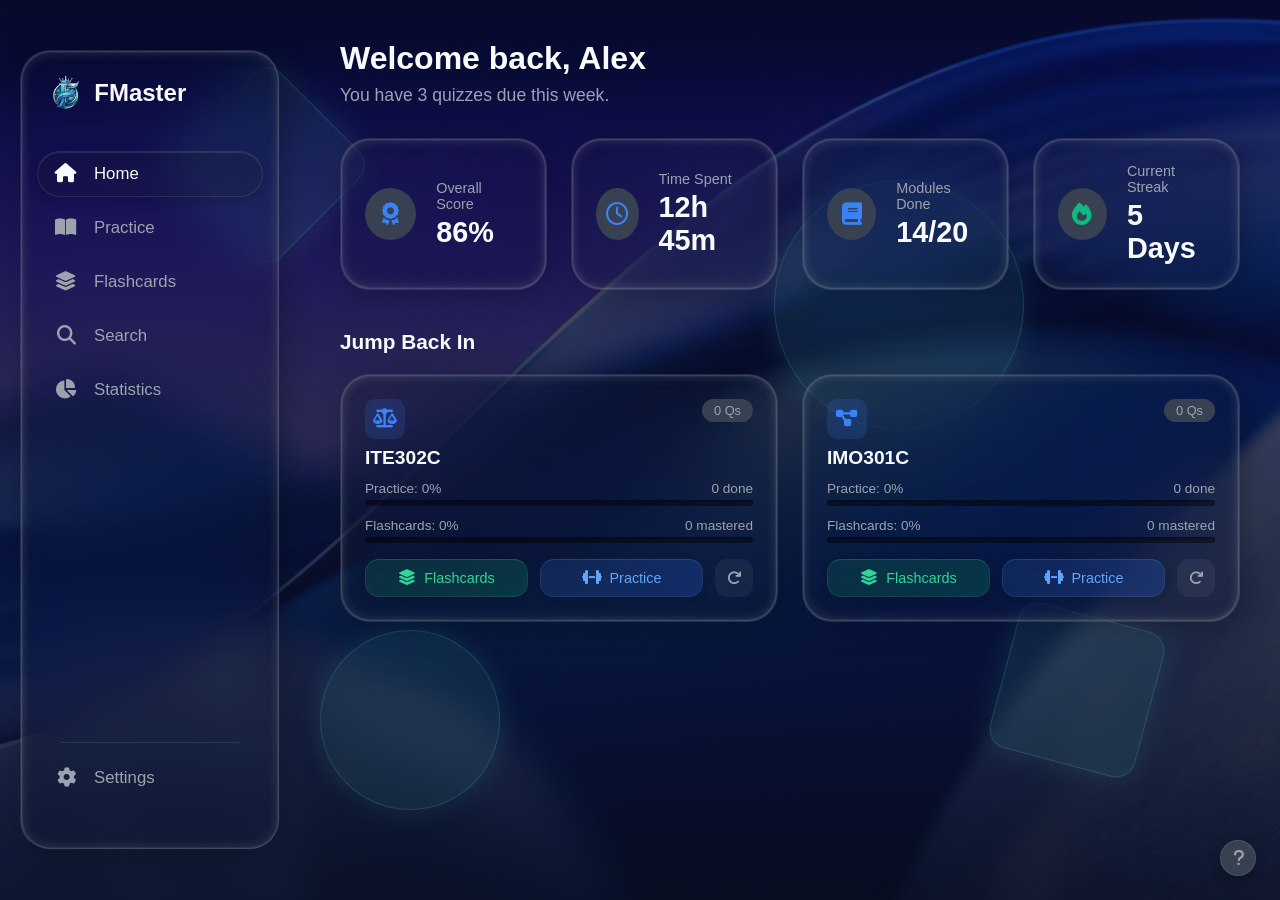
==== commit 7c991277: "Update" ====
--- a/quiz-app/index.html
+++ b/quiz-app/index.html
@@ -162,6 +162,73 @@
                     </button>
                 </div>
 
+                <div class="section-header mt-6 mb-4">STATISTICS</div>
+                
+                <div class="card chart-card text-center mb-4">
+                    <div class="donut-chart mx-auto" id="donut-chart">
+                        <div class="donut-inner">
+                            <h2 id="accuracy-display" class="text-color-main">67%</h2>
+                            <span class="text-gray text-xs">Accuracy</span>
+                        </div>
+                    </div>
+                    <div class="progress-bar-container mt-6 mb-2">
+                        <div class="progress-bar-fill bg-cyan" id="stats-overall-progress" style="width: 40%"></div>
+                    </div>
+                    <p class="text-gray text-sm" id="stats-answered-text">12/30 questions answered</p>
+                </div>
+
+                <div class="stats-summary-list mb-6">
+                    <div class="stat-row-card">
+                        <div class="stat-icon-circle bg-green-subtle text-green">
+                            <i class="fas fa-check-circle"></i>
+                        </div>
+                        <div class="stat-row-content">
+                            <div class="flex-between">
+                                <span class="text-color-main font-semibold">Correct</span>
+                                <span class="text-green font-bold" id="stats-correct-val">12</span>
+                            </div>
+                            <div class="progress-bar-container mt-2">
+                                <div class="progress-bar-fill bg-green" id="bar-correct" style="width: 40%"></div>
+                            </div>
+                        </div>
+                    </div>
+
+                    <div class="stat-row-card mt-3">
+                        <div class="stat-icon-circle bg-red-subtle text-red">
+                            <i class="fas fa-times-circle"></i>
+                        </div>
+                        <div class="stat-row-content">
+                            <div class="flex-between">
+                                <span class="text-color-main font-semibold">Incorrect</span>
+                                <span class="text-red font-bold" id="stats-incorrect-val">6</span>
+                            </div>
+                            <div class="progress-bar-container mt-2">
+                                <div class="progress-bar-fill bg-red" id="bar-incorrect" style="width: 20%"></div>
+                            </div>
+                        </div>
+                    </div>
+
+                    <div class="stat-row-card mt-3">
+                        <div class="stat-icon-circle bg-gray-subtle text-gray">
+                            <i class="fas fa-chevron-down"></i>
+                        </div>
+                        <div class="stat-row-content">
+                            <div class="flex-between">
+                                <span class="text-color-main font-semibold">Unanswered</span>
+                                <span class="text-color-main font-bold" id="stats-unanswered-val">7</span>
+                            </div>
+                            <div class="progress-bar-container mt-2">
+                                <div class="progress-bar-fill bg-cyan" id="bar-unanswered" style="width: 23%"></div>
+                            </div>
+                        </div>
+                    </div>
+                </div>
+
+                <div class="section-header mb-4">CATEGORY BREAKDOWN</div>
+                <div class="category-list mb-6" id="breakdown-list">
+                    <!-- Populated by JS -->
+                </div>
+
                 <div class="section-header flex-between mt-6">
                     <span>RECENT QUESTIONS</span>
                     <a href="#" class="text-blue text-sm" style="text-decoration:none;">View All</a>
@@ -177,10 +244,12 @@
             <header class="app-header">
                 <div class="flex-align">
                     <button class="icon-btn mr-2" id="btn-practice-back"><i class="fas fa-arrow-left"></i></button>
-                    <h1 id="question-counter" class="text-md">Q#1 · 1/30</h1>
-                </div>
-                <div class="header-actions">
-                    <button class="icon-btn"><i class="fas fa-ellipsis-h"></i></button>
+                    <h1 id="question-counter" class="text-md" style="font-weight:600; color:var(--primary);">0%</h1>
+                </div>
+                <div class="header-actions" id="practice-quick-stats" style="display:flex; gap:12px; font-size:0.9rem; align-items:center;">
+                    <span style="color:var(--text-muted);" title="Unanswered"><i class="far fa-circle"></i> <span id="hdr-unans">0</span></span>
+                    <span style="color:#34d399;" title="Correct"><i class="fas fa-check-circle"></i> <span id="hdr-correct">0</span></span>
+                    <span style="color:#f87171;" title="Incorrect"><i class="fas fa-times-circle"></i> <span id="hdr-incorrect">0</span></span>
                 </div>
             </header>
             <div class="top-progress">
@@ -213,37 +282,48 @@
             <header class="app-header">
                 <div class="flex-align">
                     <button class="icon-btn mr-2" id="btn-flashcard-back"><i class="fas fa-arrow-left"></i></button>
-                    <h1 id="fc-counter" class="text-md">Q#1 · 1/30</h1>
+                    <h1 id="fc-counter" class="text-md" style="font-weight:600; color:var(--primary);">0%</h1>
                 </div>
                 <div class="header-actions">
-                    <button class="icon-btn"><i class="fas fa-ellipsis-h"></i></button>
+                    <!-- Flashcards don't use correct/incorrect tracking in this UI -->
                 </div>
             </header>
             <div class="top-progress">
                 <div class="top-progress-fill" id="fc-progress" style="width: 5%"></div>
             </div>
 
-            <div class="content pb-bar flex-col-center" style="height: calc(100vh - 140px); justify-content: center; overflow: hidden; padding: 20px;">
+            <div class="fc-tools" style="display: flex; justify-content: space-between; align-items: center; padding: 10px 20px;">
+                <span id="fc-q-type" class="tag-pill" style="font-size: 0.75rem;">MCQ</span>
+                
+                <div class="mobile-search-box" id="fc-search-container">
+                    <input type="text" id="fc-search-input" placeholder="Search ID..." autocomplete="off">
+                    <button class="icon-btn" id="fc-search-btn" style="color: var(--text-muted);"><i class="fas fa-search"></i></button>
+                </div>
+            </div>
+
+            <div class="content pb-bar flex-col-center" style="height: calc(100vh - 180px); justify-content: center; overflow: hidden; padding: 20px;">
                 <div class="fc-container" id="fc-container">
                     <div class="fc-card" id="fc-card">
                         <!-- Front Face -->
-                        <div class="fc-face fc-front">
-                            <div class="fc-content flex-col w-full h-full">
+                        <div class="fc-face fc-front" style="align-items: flex-start;">
+                            <div class="fc-content flex-col w-full" style="margin: auto 0;">
                                 <div id="fc-question-text" class="mb-4">
                                     Question text goes here...
                                 </div>
-                                <div id="fc-options-container" class="options-container w-full" style="flex: 1; overflow-y: auto;">
+                                <div id="fc-options-container" class="options-container w-full">
                                     <!-- Options populated by JS -->
                                 </div>
                             </div>
                         </div>
                         <!-- Back Face -->
                         <div class="fc-face fc-back">
-                            <div class="fc-content">
-                                <div class="fc-answer-label text-sm text-cyan mb-2">CORRECT ANSWER</div>
-                                <div id="fc-answer-text" class="text-color-main font-semibold mb-4" style="font-size: 1.2rem;">Answer goes here...</div>
-                                <div class="fc-explanation-label text-sm text-gray mb-1">EXPLANATION</div>
-                                <div id="fc-explanation-text" class="text-sm text-gray" style="text-align: left;">Explanation goes here...</div>
+                            <div class="fc-content w-full h-full flex-col" style="justify-content: flex-start; text-align: left; align-items: flex-start; overflow-y: auto;">
+                                <div class="fc-answer-label text-sm text-cyan mb-2" style="align-self: flex-start;">CORRECT ANSWER</div>
+                                <div id="fc-answer-text" class="text-color-main font-semibold mb-4" style="font-size: 1.1rem; align-self: flex-start;">Answer goes here...</div>
+                                
+                                <hr id="fc-divider" class="w-full my-4" style="border: 0; border-top: 1px solid rgba(255, 255, 255, 0.1);">
+                                
+                                <div id="fc-explanation-text" class="text-sm text-gray" style="align-self: flex-start;">Explanation goes here...</div>
                             </div>
                         </div>
                     </div>
@@ -276,84 +356,6 @@
                 </div>
 
                 <div class="bank-grid mt-4" id="bank-grid">
-                    <!-- Populated by JS -->
-                </div>
-            </div>
-        </section>
-
-        <!-- Stats View -->
-        <section id="stats-view" class="view hidden">
-            <header class="app-header">
-                <h1>Statistics</h1>
-                <div class="header-actions">
-                    <button class="icon-btn"><i class="fas fa-share-alt"></i></button>
-                    <button class="icon-btn"><i class="fas fa-ellipsis-h"></i></button>
-                </div>
-            </header>
-
-            <div class="content scrollable pb-bar">
-                <div class="card chart-card text-center mb-4 mt-2">
-                    <div class="donut-chart mx-auto" id="donut-chart">
-                        <div class="donut-inner">
-                            <h2 id="accuracy-display" class="text-color-main">67%</h2>
-                            <span class="text-gray text-xs">Accuracy</span>
-                        </div>
-                    </div>
-                    <div class="progress-bar-container mt-6 mb-2">
-                        <div class="progress-bar-fill bg-cyan" id="stats-overall-progress" style="width: 40%"></div>
-                    </div>
-                    <p class="text-gray text-sm" id="stats-answered-text">12/30 questions answered</p>
-                </div>
-
-                <div class="stats-summary-list mb-6">
-                    <div class="stat-row-card">
-                        <div class="stat-icon-circle bg-green-subtle text-green">
-                            <i class="fas fa-check-circle"></i>
-                        </div>
-                        <div class="stat-row-content">
-                            <div class="flex-between">
-                                <span class="text-color-main font-semibold">Correct</span>
-                                <span class="text-green font-bold" id="stats-correct-val">12</span>
-                            </div>
-                            <div class="progress-bar-container mt-2">
-                                <div class="progress-bar-fill bg-green" id="bar-correct" style="width: 40%"></div>
-                            </div>
-                        </div>
-                    </div>
-
-                    <div class="stat-row-card mt-3">
-                        <div class="stat-icon-circle bg-red-subtle text-red">
-                            <i class="fas fa-times-circle"></i>
-                        </div>
-                        <div class="stat-row-content">
-                            <div class="flex-between">
-                                <span class="text-color-main font-semibold">Incorrect</span>
-                                <span class="text-red font-bold" id="stats-incorrect-val">6</span>
-                            </div>
-                            <div class="progress-bar-container mt-2">
-                                <div class="progress-bar-fill bg-red" id="bar-incorrect" style="width: 20%"></div>
-                            </div>
-                        </div>
-                    </div>
-
-                    <div class="stat-row-card mt-3">
-                        <div class="stat-icon-circle bg-gray-subtle text-gray">
-                            <i class="fas fa-chevron-down"></i>
-                        </div>
-                        <div class="stat-row-content">
-                            <div class="flex-between">
-                                <span class="text-color-main font-semibold">Unanswered</span>
-                                <span class="text-color-main font-bold" id="stats-unanswered-val">7</span>
-                            </div>
-                            <div class="progress-bar-container mt-2">
-                                <div class="progress-bar-fill bg-cyan" id="bar-unanswered" style="width: 23%"></div>
-                            </div>
-                        </div>
-                    </div>
-                </div>
-
-                <div class="section-header mb-4">CATEGORY BREAKDOWN</div>
-                <div class="category-list" id="breakdown-list">
                     <!-- Populated by JS -->
                 </div>
             </div>
@@ -403,10 +405,7 @@
             <button class="nav-item" data-target="flashcard-view" data-index="3">
                 <i class="fas fa-clone"></i>
             </button>
-            <button class="nav-item" data-target="stats-view" data-index="4">
-                <i class="fas fa-chart-bar"></i>
-            </button>
-            <button class="nav-item" data-target="settings-view" data-index="5">
+            <button class="nav-item" data-target="settings-view" data-index="4">
                 <i class="fas fa-cog"></i>
             </button>
         </nav>
--- a/quiz-app/css/styles.css
+++ b/quiz-app/css/styles.css
@@ -1034,7 +1034,7 @@
     top: 6px;
     left: 6px;
     height: 60px;
-    width: calc((100% - 12px) / 6);
+    width: calc((100% - 12px) / 5);
     background: rgba(255, 255, 255, 0.1);
     border-radius: 30px;
     transition: transform 0.4s cubic-bezier(0.25, 1, 0.5, 1);
@@ -1307,7 +1307,7 @@
     .nav-indicator {
         height: 74px;
         top: 8px;
-        width: calc((100% - 16px) / 6);
+        width: calc((100% - 16px) / 5);
         left: 8px;
         border-radius: 37px;
     }
@@ -2025,3 +2025,75 @@
 [data-theme="light"] .explanation-box {
     background: rgba(6, 182, 212, 0.05);
 }
+/* Flashcard Dedicated Option Styles */
+.fc-option {
+    width: 100%;
+    text-align: left;
+    padding: 8px 0;
+    color: var(--text-main);
+    background-color: transparent;
+    border: none;
+    box-shadow: none;
+    font-size: 0.95rem;
+    display: flex;
+    align-items: center;
+    gap: 12px;
+}
+
+.fc-option-letter {
+    width: 36px;
+    height: 36px;
+    border-radius: 50%;
+    background: rgba(255, 255, 255, 0.1);
+    color: var(--text-muted);
+    display: flex;
+    align-items: center;
+    justify-content: center;
+    font-weight: 600;
+    font-size: 0.9rem;
+    border: 1px solid rgba(255, 255, 255, 0.1);
+}
+
+[data-theme="light"] .fc-option-letter {
+    background: rgba(0, 0, 0, 0.05);
+    border: 1px solid rgba(0, 0, 0, 0.1);
+}
+/* Mobile Search Box */
+.mobile-search-box {
+    display: flex;
+    align-items: center;
+    background: transparent;
+    border-radius: var(--radius-full);
+    border: 1px solid transparent;
+    transition: all 0.3s cubic-bezier(0.4, 0, 0.2, 1);
+}
+
+.mobile-search-box input {
+    width: 0;
+    padding: 0;
+    opacity: 0;
+    background: transparent;
+    border: none;
+    color: var(--text-main);
+    outline: none;
+    font-size: 0.9rem;
+    transition: all 0.3s cubic-bezier(0.4, 0, 0.2, 1);
+}
+
+.mobile-search-box.active {
+    background: rgba(15, 23, 42, 0.6);
+    border-color: var(--primary);
+    box-shadow: 0 0 15px rgba(59, 130, 246, 0.2);
+}
+
+.mobile-search-box.active input {
+    width: 150px;
+    padding: 6px 12px;
+    opacity: 1;
+}
+
+[data-theme="light"] .mobile-search-box.active {
+    background: #fff;
+    border-color: var(--primary);
+    box-shadow: 0 4px 12px var(--primary-subtle);
+}
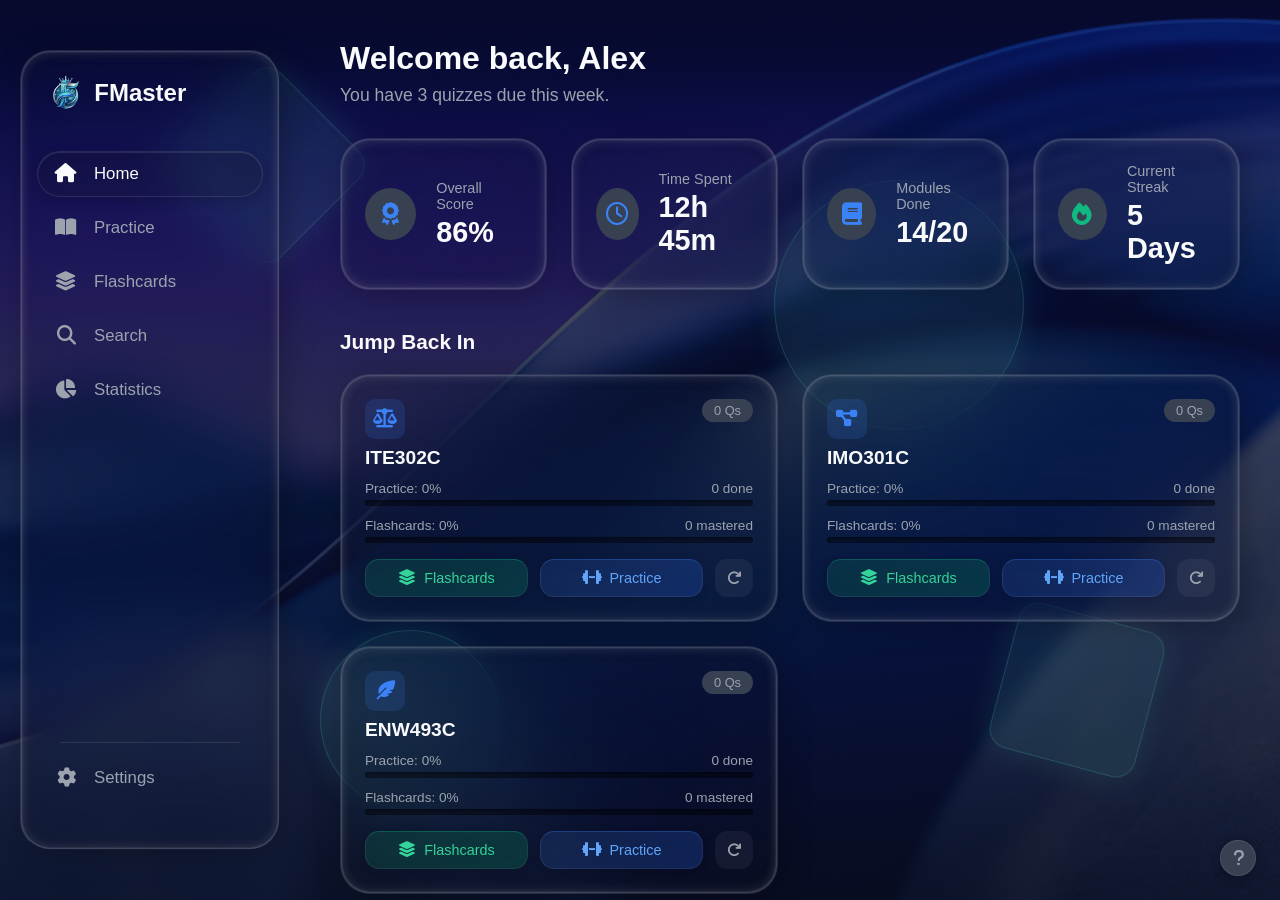
==== commit c8d07145: "Redesign nav-bottom" ====
--- a/quiz-app/index.html
+++ b/quiz-app/index.html
@@ -9,7 +9,7 @@
         // Chỉ chuyển hướng sang PC nếu chiều rộng >= 1024px VÀ không phải là màn hình cảm ứng
         // (iPad Pro M1 có độ phân giải >1024px nhưng maxTouchPoints > 0 nên sẽ không bị chuyển)
         if (window.innerWidth >= 1024 && navigator.maxTouchPoints === 0) {
-            window.location.href = "pc.html";
+            window.location.href = "pc_view.html";
         }
     </script>
     <link rel="stylesheet" href="css/styles.css">
@@ -163,7 +163,7 @@
                 </div>
 
                 <div class="section-header mt-6 mb-4">STATISTICS</div>
-                
+
                 <div class="card chart-card text-center mb-4">
                     <div class="donut-chart mx-auto" id="donut-chart">
                         <div class="donut-inner">
@@ -246,10 +246,14 @@
                     <button class="icon-btn mr-2" id="btn-practice-back"><i class="fas fa-arrow-left"></i></button>
                     <h1 id="question-counter" class="text-md" style="font-weight:600; color:var(--primary);">0%</h1>
                 </div>
-                <div class="header-actions" id="practice-quick-stats" style="display:flex; gap:12px; font-size:0.9rem; align-items:center;">
-                    <span style="color:var(--text-muted);" title="Unanswered"><i class="far fa-circle"></i> <span id="hdr-unans">0</span></span>
-                    <span style="color:#34d399;" title="Correct"><i class="fas fa-check-circle"></i> <span id="hdr-correct">0</span></span>
-                    <span style="color:#f87171;" title="Incorrect"><i class="fas fa-times-circle"></i> <span id="hdr-incorrect">0</span></span>
+                <div class="header-actions" id="practice-quick-stats"
+                    style="display:flex; gap:12px; font-size:0.9rem; align-items:center;">
+                    <span style="color:var(--text-muted);" title="Unanswered"><i class="far fa-circle"></i> <span
+                            id="hdr-unans">0</span></span>
+                    <span style="color:#34d399;" title="Correct"><i class="fas fa-check-circle"></i> <span
+                            id="hdr-correct">0</span></span>
+                    <span style="color:#f87171;" title="Incorrect"><i class="fas fa-times-circle"></i> <span
+                            id="hdr-incorrect">0</span></span>
                 </div>
             </header>
             <div class="top-progress">
@@ -292,16 +296,19 @@
                 <div class="top-progress-fill" id="fc-progress" style="width: 5%"></div>
             </div>
 
-            <div class="fc-tools" style="display: flex; justify-content: space-between; align-items: center; padding: 10px 20px;">
+            <div class="fc-tools"
+                style="display: flex; justify-content: space-between; align-items: center; padding: 10px 20px;">
                 <span id="fc-q-type" class="tag-pill" style="font-size: 0.75rem;">MCQ</span>
-                
+
                 <div class="mobile-search-box" id="fc-search-container">
                     <input type="text" id="fc-search-input" placeholder="Search ID..." autocomplete="off">
-                    <button class="icon-btn" id="fc-search-btn" style="color: var(--text-muted);"><i class="fas fa-search"></i></button>
-                </div>
-            </div>
-
-            <div class="content pb-bar flex-col-center" style="height: calc(100vh - 180px); justify-content: center; overflow: hidden; padding: 20px;">
+                    <button class="icon-btn" id="fc-search-btn" style="color: var(--text-muted);"><i
+                            class="fas fa-search"></i></button>
+                </div>
+            </div>
+
+            <div class="content pb-bar flex-col-center"
+                style="height: calc(100vh - 180px); justify-content: center; overflow: hidden; padding: 20px;">
                 <div class="fc-container" id="fc-container">
                     <div class="fc-card" id="fc-card">
                         <!-- Front Face -->
@@ -317,13 +324,18 @@
                         </div>
                         <!-- Back Face -->
                         <div class="fc-face fc-back">
-                            <div class="fc-content w-full h-full flex-col" style="justify-content: flex-start; text-align: left; align-items: flex-start; overflow-y: auto;">
-                                <div class="fc-answer-label text-sm text-cyan mb-2" style="align-self: flex-start;">CORRECT ANSWER</div>
-                                <div id="fc-answer-text" class="text-color-main font-semibold mb-4" style="font-size: 1.1rem; align-self: flex-start;">Answer goes here...</div>
-                                
-                                <hr id="fc-divider" class="w-full my-4" style="border: 0; border-top: 1px solid rgba(255, 255, 255, 0.1);">
-                                
-                                <div id="fc-explanation-text" class="text-sm text-gray" style="align-self: flex-start;">Explanation goes here...</div>
+                            <div class="fc-content w-full h-full flex-col"
+                                style="justify-content: flex-start; text-align: left; align-items: flex-start; overflow-y: auto;">
+                                <div class="fc-answer-label text-sm text-cyan mb-2" style="align-self: flex-start;">
+                                    CORRECT ANSWER</div>
+                                <div id="fc-answer-text" class="text-color-main font-semibold mb-4"
+                                    style="font-size: 1.1rem; align-self: flex-start;">Answer goes here...</div>
+
+                                <hr id="fc-divider" class="w-full my-4"
+                                    style="border: 0; border-top: 1px solid rgba(255, 255, 255, 0.1);">
+
+                                <div id="fc-explanation-text" class="text-sm text-gray" style="align-self: flex-start;">
+                                    Explanation goes here...</div>
                             </div>
                         </div>
                     </div>
@@ -345,6 +357,8 @@
                 <div class="filter-pills mt-2" id="bank-filters">
                     <button class="pill active" data-filter="all">All <span id="count-all">0</span></button>
                     <button class="pill" data-filter="favorites">Favorites <span id="count-favorites">0</span></button>
+                    <button class="pill" data-filter="correct">Correct <span id="count-correct">0</span></button>
+                    <button class="pill" data-filter="incorrect">Incorrect <span id="count-incorrect">0</span></button>
                     <button class="pill" data-filter="single">Single <span id="count-single">0</span></button>
                     <button class="pill" data-filter="multiple">Multiple <span id="count-multiple">0</span></button>
                     <button class="pill" data-filter="tf">T/F <span id="count-tf">0</span></button>
@@ -393,19 +407,19 @@
         <!-- Bottom Navigation Bar -->
         <nav class="bottom-nav hidden" id="bottom-nav">
             <div class="nav-indicator" id="nav-indicator"></div>
-            <button class="nav-item active" data-target="dashboard-view" data-index="0">
+            <button class="nav-item active" data-target="dashboard-view" data-index="0" data-label="Dashboard">
                 <i class="fas fa-home"></i>
             </button>
-            <button class="nav-item" data-target="practice-view" data-index="1">
+            <button class="nav-item" data-target="practice-view" data-index="1" data-label="Practice">
                 <i class="fas fa-book-open"></i>
             </button>
-            <button class="nav-item" data-target="bank-view" data-index="2">
+            <button class="nav-item" data-target="bank-view" data-index="2" data-label="Explorer">
                 <i class="fas fa-search"></i>
             </button>
-            <button class="nav-item" data-target="flashcard-view" data-index="3">
+            <button class="nav-item" data-target="flashcard-view" data-index="3" data-label="Flashcards">
                 <i class="fas fa-clone"></i>
             </button>
-            <button class="nav-item" data-target="settings-view" data-index="4">
+            <button class="nav-item" data-target="settings-view" data-index="4" data-label="Settings">
                 <i class="fas fa-cog"></i>
             </button>
         </nav>
--- a/quiz-app/css/styles.css
+++ b/quiz-app/css/styles.css
@@ -402,8 +402,8 @@
     border-radius: var(--radius-lg);
     border: 1px solid rgba(100, 255, 218, 0.1);
     box-shadow: inset 0 1px 1px rgba(255, 255, 255, 0.1), 0 0 20px rgba(100, 255, 218, 0.05);
-    backdrop-filter: blur(40px) url(#de-glass-distortion);
-    -webkit-backdrop-filter: blur(40px) url(#de-glass-distortion);
+    backdrop-filter: blur(20px) url(#de-glass-distortion);
+    -webkit-backdrop-filter: blur(20px) url(#de-glass-distortion);
 }
 
 .progress-card {
@@ -995,7 +995,7 @@
     flex: 1;
 }
 
-/* Bottom Nav - Apple Liquid Glass */
+/* Bottom Nav - Apple Liquid Glass & Dynamic Floating Indicator */
 .bottom-nav {
     position: absolute;
     bottom: 20px;
@@ -1004,19 +1004,27 @@
     width: calc(100% - 40px);
     max-width: 400px;
     height: 72px;
-    background: rgba(72, 72, 72, 0);
-    backdrop-filter: blur(40px) url(#de-glass-distortion);
-    -webkit-backdrop-filter: blur(40px) url(#de-glass-distortion);
+    background: rgba(15, 23, 42, 0.72);
+    backdrop-filter: blur(5px) saturate(190%) url(#de-glass-distortion);
+    -webkit-backdrop-filter: blur(28px) saturate(190%) url(#de-glass-distortion);
     border-radius: 36px;
-    border: 1px solid rgba(100, 255, 218, 0.15);
+    border: 1px solid rgba(255, 255, 255, 0.12);
     display: flex;
     justify-content: space-between;
     align-items: center;
     padding: 6px;
     z-index: 50;
-    box-shadow: 0 12px 40px var(--shadow-color);
+    box-shadow: 0 20px 48px var(--shadow-color);
     box-sizing: border-box;
-    transition: transform 0.4s cubic-bezier(0.25, 1, 0.5, 1), opacity 0.4s ease;
+    transition: transform 0.4s cubic-bezier(0.25, 1, 0.5, 1), opacity 0.4s ease, border-color 0.3s ease, box-shadow 0.3s ease;
+    user-select: none;
+    -webkit-user-select: none;
+    touch-action: none;
+}
+
+.bottom-nav.is-touching {
+    border-color: rgba(255, 255, 255, 0.22);
+    box-shadow: 0 20px 50px var(--shadow-color);
 }
 
 .bottom-nav.hidden {
@@ -1029,18 +1037,41 @@
     pointer-events: none;
 }
 
+/* Apple Liquid Glass Indicator (Nav-Navigator) - Clean White Frosted Glass */
 .nav-indicator {
     position: absolute;
-    top: 6px;
+    top: 5px;
     left: 6px;
-    height: 60px;
+    height: 62px;
     width: calc((100% - 12px) / 5);
-    background: rgba(255, 255, 255, 0.1);
-    border-radius: 30px;
-    transition: transform 0.4s cubic-bezier(0.25, 1, 0.5, 1);
-    box-shadow: inset 0 0 0 1px rgba(255, 255, 255, 0.06);
-    z-index: 0;
+    border-radius: 31px;
+    background: rgba(255, 255, 255, 0.12);
+    backdrop-filter: blur(20px) saturate(180%);
+    -webkit-backdrop-filter: blur(20px) saturate(180%);
+    border: 1px solid rgba(255, 255, 255, 0.18);
+    box-shadow:
+        0 8px 24px rgba(0, 0, 0, 0.25),
+        inset 0 0 12px rgba(255, 255, 255, 0.08);
+    z-index: 1;
     box-sizing: border-box;
+    pointer-events: none;
+    transform-origin: center center;
+    transition: transform 0.42s cubic-bezier(0.34, 1.56, 0.64, 1),
+        box-shadow 0.3s cubic-bezier(0.25, 1, 0.5, 1),
+        border-color 0.3s ease,
+        background 0.3s ease;
+    will-change: transform, box-shadow;
+}
+
+/* Khi nhấn giữ hoặc vuốt chạm: Indicator nở to ra với kính trắng mờ */
+.nav-indicator.is-active-touch,
+.nav-indicator.is-dragging {
+    border-color: rgba(255, 255, 255, 0.35);
+    background: rgba(255, 255, 255, 0.22);
+    box-shadow:
+        0 14px 34px rgba(0, 0, 0, 0.35),
+        0 0 20px rgba(255, 255, 255, 0.12),
+        inset 0 0 16px rgba(255, 255, 255, 0.15);
 }
 
 .nav-item {
@@ -1058,15 +1089,16 @@
     flex: 1;
     height: 100%;
     border-radius: 30px;
-    transition: color 0.4s cubic-bezier(0.25, 1, 0.5, 1);
+    transition: color 0.3s cubic-bezier(0.25, 1, 0.5, 1), transform 0.25s cubic-bezier(0.2, 0.8, 0.2, 1);
     font-weight: 600;
-    z-index: 1;
+    z-index: 2;
     padding: 0;
+    -webkit-tap-highlight-color: transparent;
 }
 
 .nav-item i {
     font-size: 1.6rem;
-    transition: all 0.4s cubic-bezier(0.25, 1, 0.5, 1);
+    transition: all 0.3s cubic-bezier(0.25, 1, 0.5, 1);
 }
 
 .nav-item.active {
@@ -1074,9 +1106,64 @@
 }
 
 .nav-item.active i {
-    transform: scale(1.1);
+    transform: scale(1.15);
     color: #00F2FE;
-    text-shadow: 0 0 10px rgba(0, 242, 254, 0.5);
+    text-shadow: 0 0 12px rgba(0, 242, 254, 0.7);
+}
+
+/* Khi vuốt chạm: tắt trạng thái sáng của icon active đang mở */
+.bottom-nav.is-touching .nav-item.active i {
+    transform: scale(1);
+    color: var(--text-muted);
+    text-shadow: none;
+}
+
+.bottom-nav.is-touching .nav-item.active {
+    color: var(--text-muted);
+}
+
+/* Chỉ khi nav-indicator đụng trúng icon nào thì icon đó mới sáng lên */
+.bottom-nav.is-touching .nav-item.is-hovered i,
+.nav-item.is-hovered i {
+    transform: scale(1.3) translateY(-3px) !important;
+    color: #00F2FE !important;
+    text-shadow: 0 0 16px rgba(0, 242, 254, 0.95), 0 0 30px rgba(0, 242, 254, 0.5) !important;
+}
+
+.bottom-nav.is-touching .nav-item.is-hovered,
+.nav-item.is-hovered {
+    color: #ffffff !important;
+}
+
+/* Light theme overrides for bottom-nav and indicator */
+:root[data-theme="light"] .bottom-nav {
+    background: rgba(255, 255, 255, 0.78);
+    border: 1px solid rgba(0, 0, 0, 0.08);
+    box-shadow: 0 15px 35px rgba(0, 0, 0, 0.08);
+}
+
+:root[data-theme="light"] .nav-indicator {
+    background: rgba(0, 0, 0, 0.06);
+    border: 1px solid rgba(0, 0, 0, 0.08);
+    box-shadow: 0 4px 15px rgba(0, 0, 0, 0.05);
+}
+
+:root[data-theme="light"] .nav-indicator.is-active-touch,
+:root[data-theme="light"] .nav-indicator.is-dragging {
+    border-color: rgba(0, 0, 0, 0.15);
+    background: rgba(0, 0, 0, 0.12);
+    box-shadow: 0 8px 25px rgba(0, 0, 0, 0.08);
+}
+
+:root[data-theme="light"] .bottom-nav.is-touching .nav-item.active i {
+    color: var(--text-muted) !important;
+    text-shadow: none !important;
+}
+
+:root[data-theme="light"] .nav-item.active i,
+:root[data-theme="light"] .nav-item.is-hovered i {
+    color: #0ea5e9 !important;
+    text-shadow: 0 0 14px rgba(14, 165, 233, 0.7) !important;
 }
 
 /* Subject Select */
@@ -1853,6 +1940,7 @@
     -webkit-backdrop-filter: blur(40px) saturate(150%);
     border-bottom: 1px solid rgba(0, 0, 0, 0.05);
 }
+
 [data-theme="light"] .bottom-nav {
     border-top: 1px solid rgba(0, 0, 0, 0.05);
     border-bottom: none;
@@ -1861,12 +1949,15 @@
 [data-theme="light"] .app-header h1 {
     color: var(--text-main);
 }
+
 [data-theme="light"] .nav-item {
     color: var(--text-muted);
 }
+
 [data-theme="light"] .nav-item.active {
     color: var(--primary);
 }
+
 [data-theme="light"] .icon-btn {
     color: var(--text-main);
     background: rgba(0, 0, 0, 0.03);
@@ -1879,6 +1970,7 @@
     color: var(--text-main);
     box-shadow: 0 4px 15px rgba(0, 0, 0, 0.02);
 }
+
 [data-theme="light"] .option-btn.selected {
     background: #eff6ff;
     border-color: var(--primary);
@@ -1893,9 +1985,10 @@
 }
 
 [data-theme="light"] .search-bar {
-    background: rgba(0,0,0,0.04);
-    border: 1px solid rgba(0,0,0,0.1);
-}
+    background: rgba(0, 0, 0, 0.04);
+    border: 1px solid rgba(0, 0, 0, 0.1);
+}
+
 [data-theme="light"] .search-bar input {
     color: var(--text-main);
 }
@@ -1904,13 +1997,14 @@
 [data-theme="light"] .tag-pill {
     background: #f1f5f9;
     color: var(--text-muted);
-    border: 1px solid rgba(0,0,0,0.05);
+    border: 1px solid rgba(0, 0, 0, 0.05);
 }
 
 /* Action Icons */
 [data-theme="light"] .action-icon.bg-blue-subtle {
     background: var(--primary-subtle);
 }
+
 [data-theme="light"] .action-icon.text-blue {
     color: var(--primary);
 }
@@ -1923,12 +2017,14 @@
 /* Stats Row Cards */
 [data-theme="light"] .stat-row-card {
     background: rgba(255, 255, 255, 0.9);
-    border: 1px solid rgba(0,0,0,0.05);
-    box-shadow: 0 4px 12px rgba(0,0,0,0.02);
-}
+    border: 1px solid rgba(0, 0, 0, 0.05);
+    box-shadow: 0 4px 12px rgba(0, 0, 0, 0.02);
+}
+
 [data-theme="light"] .stat-row-card h3 {
     color: var(--text-main);
 }
+
 [data-theme="light"] .stat-row-card p {
     color: var(--text-muted);
 }
@@ -2025,6 +2121,7 @@
 [data-theme="light"] .explanation-box {
     background: rgba(6, 182, 212, 0.05);
 }
+
 /* Flashcard Dedicated Option Styles */
 .fc-option {
     width: 100%;
@@ -2058,6 +2155,7 @@
     background: rgba(0, 0, 0, 0.05);
     border: 1px solid rgba(0, 0, 0, 0.1);
 }
+
 /* Mobile Search Box */
 .mobile-search-box {
     display: flex;
@@ -2096,4 +2194,4 @@
     background: #fff;
     border-color: var(--primary);
     box-shadow: 0 4px 12px var(--primary-subtle);
-}
+}
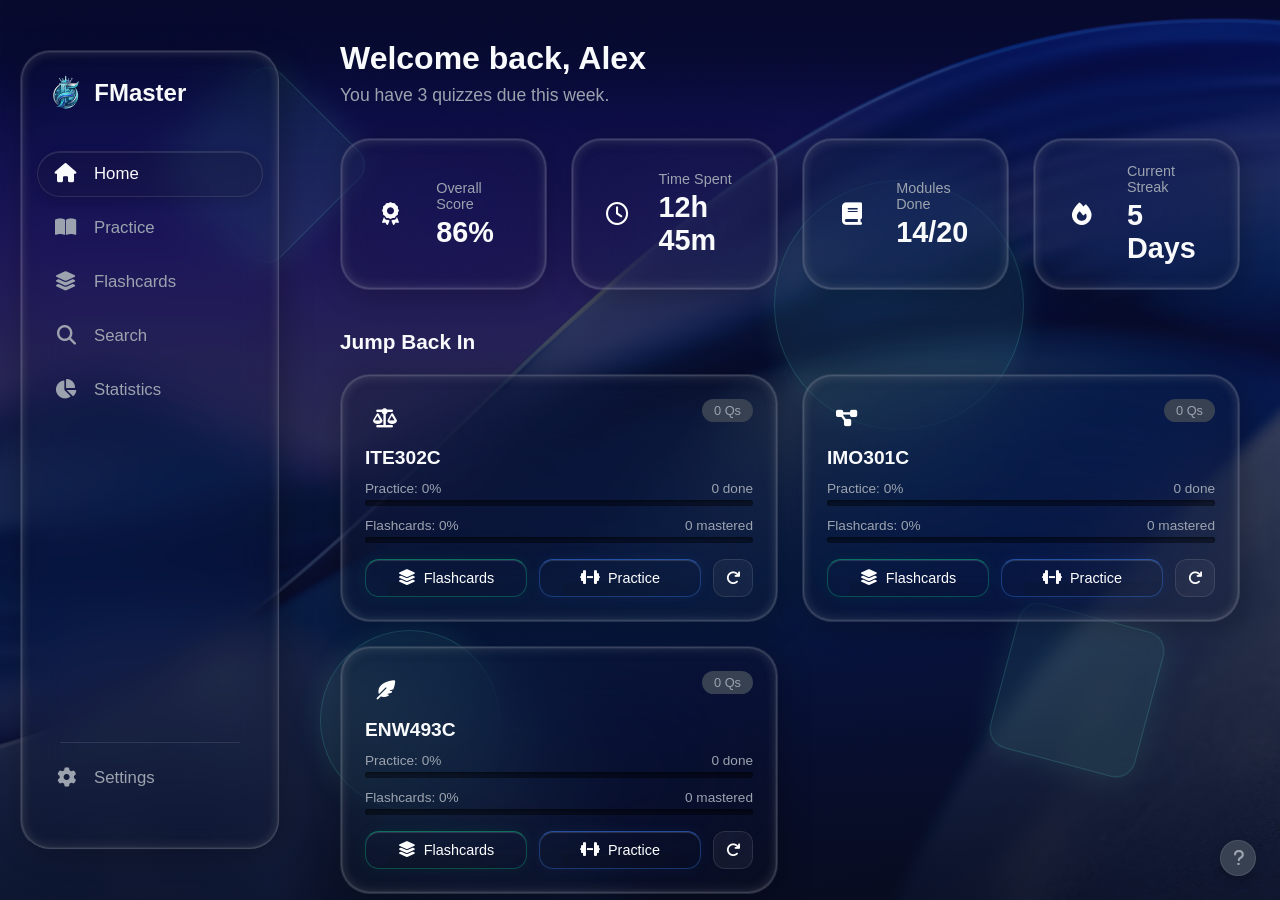
==== commit d7a4abc1: "Redesign liquid glass with light uiux" ====
--- a/quiz-app/index.html
+++ b/quiz-app/index.html
@@ -140,7 +140,7 @@
 
                 <div class="action-cards mt-4">
                     <button class="action-card" id="btn-continue">
-                        <div class="action-icon bg-blue-subtle text-blue">
+                        <div class="action-icon">
                             <i class="fas fa-sync-alt"></i>
                         </div>
                         <div class="action-text">
@@ -151,7 +151,7 @@
                     </button>
 
                     <button class="action-card mt-3" id="btn-new-session">
-                        <div class="action-icon bg-blue-subtle text-blue">
+                        <div class="action-icon">
                             <i class="fas fa-plus"></i>
                         </div>
                         <div class="action-text">
@@ -179,13 +179,13 @@
 
                 <div class="stats-summary-list mb-6">
                     <div class="stat-row-card">
-                        <div class="stat-icon-circle bg-green-subtle text-green">
+                        <div class="stat-icon-circle">
                             <i class="fas fa-check-circle"></i>
                         </div>
                         <div class="stat-row-content">
                             <div class="flex-between">
                                 <span class="text-color-main font-semibold">Correct</span>
-                                <span class="text-green font-bold" id="stats-correct-val">12</span>
+                                <span class="text-color-main font-bold" id="stats-correct-val">12</span>
                             </div>
                             <div class="progress-bar-container mt-2">
                                 <div class="progress-bar-fill bg-green" id="bar-correct" style="width: 40%"></div>
@@ -194,13 +194,13 @@
                     </div>
 
                     <div class="stat-row-card mt-3">
-                        <div class="stat-icon-circle bg-red-subtle text-red">
+                        <div class="stat-icon-circle">
                             <i class="fas fa-times-circle"></i>
                         </div>
                         <div class="stat-row-content">
                             <div class="flex-between">
                                 <span class="text-color-main font-semibold">Incorrect</span>
-                                <span class="text-red font-bold" id="stats-incorrect-val">6</span>
+                                <span class="text-color-main font-bold" id="stats-incorrect-val">6</span>
                             </div>
                             <div class="progress-bar-container mt-2">
                                 <div class="progress-bar-fill bg-red" id="bar-incorrect" style="width: 20%"></div>
@@ -209,7 +209,7 @@
                     </div>
 
                     <div class="stat-row-card mt-3">
-                        <div class="stat-icon-circle bg-gray-subtle text-gray">
+                        <div class="stat-icon-circle">
                             <i class="fas fa-chevron-down"></i>
                         </div>
                         <div class="stat-row-content">
@@ -248,11 +248,11 @@
                 </div>
                 <div class="header-actions" id="practice-quick-stats"
                     style="display:flex; gap:12px; font-size:0.9rem; align-items:center;">
-                    <span style="color:var(--text-muted);" title="Unanswered"><i class="far fa-circle"></i> <span
+                    <span style="color:var(--text-muted);" title="Unanswered"><i class="far fa-circle" style="color:#ffffff;"></i> <span
                             id="hdr-unans">0</span></span>
-                    <span style="color:#34d399;" title="Correct"><i class="fas fa-check-circle"></i> <span
+                    <span style="color:var(--text-muted);" title="Correct"><i class="fas fa-check-circle"></i> <span
                             id="hdr-correct">0</span></span>
-                    <span style="color:#f87171;" title="Incorrect"><i class="fas fa-times-circle"></i> <span
+                    <span style="color:var(--text-muted);" title="Incorrect"><i class="fas fa-times-circle"></i> <span
                             id="hdr-incorrect">0</span></span>
                 </div>
             </header>
@@ -277,6 +277,9 @@
                 <div class="options-container mt-4" id="options-container">
                     <!-- Options populated by JS -->
                 </div>
+
+                <!-- Explanation Container (Apple Liquid Glass Design) -->
+                <div id="explanation-container" class="explanation-container"></div>
             </div>
 
         </section>
--- a/quiz-app/css/styles.css
+++ b/quiz-app/css/styles.css
@@ -379,11 +379,17 @@
     font-size: 1.2rem;
     padding: 8px;
     cursor: pointer;
-    transition: 0.2s;
+    transition: all 0.3s cubic-bezier(0.25, 1, 0.5, 1);
+    border-radius: 50%;
 }
 
 .icon-btn:hover {
-    color: var(--text-main);
+    color: #ffffff !important;
+    background: rgba(255, 255, 255, 0.12) !important;
+    backdrop-filter: blur(12px) url(#de-glass-distortion);
+    -webkit-backdrop-filter: blur(12px) url(#de-glass-distortion);
+    box-shadow: inset 0 1px 1px rgba(255, 255, 255, 0.25), 0 4px 12px rgba(0, 0, 0, 0.2);
+    transform: scale(1.08);
 }
 
 .content {
@@ -495,8 +501,19 @@
     cursor: pointer;
     background-color: var(--surface-color);
     color: var(--text-muted);
-    transition: 0.3s;
+    transition: all 0.35s cubic-bezier(0.25, 1, 0.5, 1);
     border: 1px solid var(--border-color);
+}
+
+.mode-btn:hover {
+    transform: translateY(-2px);
+    background-color: rgba(255, 255, 255, 0.1);
+    border: 1px solid rgba(255, 255, 255, 0.25);
+    border-top: 1px solid rgba(255, 255, 255, 0.45);
+    backdrop-filter: blur(15px) url(#de-glass-distortion);
+    -webkit-backdrop-filter: blur(15px) url(#de-glass-distortion);
+    box-shadow: inset 0 1px 1px rgba(255, 255, 255, 0.25), 0 6px 18px rgba(0, 0, 0, 0.2);
+    color: #ffffff;
 }
 
 .mode-btn.active {
@@ -518,14 +535,20 @@
     gap: 16px;
     cursor: pointer;
     text-align: left;
-    transition: 0.2s;
+    transition: all 0.35s cubic-bezier(0.25, 1, 0.5, 1);
     backdrop-filter: blur(10px) url(#de-glass-distortion);
     -webkit-backdrop-filter: blur(10px) url(#de-glass-distortion);
+    box-shadow: inset 0 1px 1px rgba(255, 255, 255, 0.1);
 }
 
 .action-card:hover {
-    border-color: rgba(100, 255, 218, 0.3);
-    background-color: rgba(196, 196, 196, 0.14);
+    transform: translateY(-3px) scale(1.01);
+    background-color: rgba(255, 255, 255, 0.08);
+    backdrop-filter: blur(16px) saturate(140%) url(#de-glass-distortion);
+    -webkit-backdrop-filter: blur(16px) saturate(140%) url(#de-glass-distortion);
+    border: 1px solid rgba(255, 255, 255, 0.2);
+    border-top: 1px solid rgba(255, 255, 255, 0.45);
+    box-shadow: inset 0 1px 1px rgba(255, 255, 255, 0.25), inset 0 0 20px rgba(255, 255, 255, 0.06), 0 12px 30px rgba(0, 0, 0, 0.3);
 }
 
 .action-icon {
@@ -537,6 +560,14 @@
     align-items: center;
     font-size: 1.2rem;
     flex-shrink: 0;
+    background: transparent !important;
+    background-color: transparent !important;
+    border: none !important;
+    color: #ffffff !important;
+}
+
+.action-icon i {
+    color: #ffffff !important;
 }
 
 .action-text {
@@ -668,7 +699,7 @@
     border: 1px solid rgba(255, 255, 255, 0.05);
     font-size: 1.05rem;
     cursor: pointer;
-    transition: all 0.2s;
+    transition: all 0.35s cubic-bezier(0.25, 1, 0.5, 1);
     display: flex;
     align-items: center;
     gap: 16px;
@@ -697,10 +728,21 @@
 }
 
 .option-btn:hover {
-    border-color: rgba(100, 255, 218, 0.3);
-    background-color: rgba(196, 196, 196, 0.14);
-    box-shadow: 0 4px 15px rgba(0, 0, 0, 0.2);
-    transform: translateY(-2px);
+    transform: translateY(-2px) scale(1.008);
+    background-color: rgba(255, 255, 255, 0.08);
+    backdrop-filter: blur(15px) url(#de-glass-distortion);
+    -webkit-backdrop-filter: blur(15px) url(#de-glass-distortion);
+    border: 1px solid rgba(255, 255, 255, 0.22);
+    border-top: 1px solid rgba(255, 255, 255, 0.45);
+    box-shadow: inset 0 1px 1px rgba(255, 255, 255, 0.25), inset 0 0 15px rgba(255, 255, 255, 0.04), 0 8px 24px rgba(0, 0, 0, 0.25);
+}
+
+.option-btn:hover .option-letter {
+    color: #fff;
+    border-color: rgba(255, 255, 255, 0.4);
+    border-top-color: rgba(255, 255, 255, 0.6);
+    background: rgba(255, 255, 255, 0.15);
+    box-shadow: inset 0 1px 1px rgba(255, 255, 255, 0.3), 0 0 15px rgba(255, 255, 255, 0.2);
 }
 
 .option-btn.selected {
@@ -804,6 +846,18 @@
     font-size: 0.9rem;
     backdrop-filter: blur(5px);
     -webkit-backdrop-filter: blur(5px);
+    transition: all 0.35s cubic-bezier(0.25, 1, 0.5, 1);
+}
+
+.pill:hover {
+    transform: translateY(-2px);
+    background-color: rgba(255, 255, 255, 0.15);
+    border: 1px solid rgba(255, 255, 255, 0.25);
+    border-top: 1px solid rgba(255, 255, 255, 0.45);
+    backdrop-filter: blur(15px) url(#de-glass-distortion);
+    -webkit-backdrop-filter: blur(15px) url(#de-glass-distortion);
+    box-shadow: inset 0 1px 1px rgba(255, 255, 255, 0.25), 0 6px 18px rgba(0, 0, 0, 0.2);
+    color: #ffffff;
 }
 
 .pill.active {
@@ -890,11 +944,22 @@
     justify-content: center;
     background-color: rgba(196, 196, 196, 0.14);
     color: var(--text-main);
-    transition: 0.2s;
+    transition: all 0.35s cubic-bezier(0.25, 1, 0.5, 1);
     position: relative;
     gap: 4px;
     backdrop-filter: blur(5px);
     -webkit-backdrop-filter: blur(5px);
+}
+
+.grid-item:hover {
+    transform: translateY(-2px) scale(1.04);
+    background-color: rgba(255, 255, 255, 0.15);
+    border: 1px solid rgba(255, 255, 255, 0.25);
+    border-top: 1px solid rgba(255, 255, 255, 0.45);
+    backdrop-filter: blur(15px) url(#de-glass-distortion);
+    -webkit-backdrop-filter: blur(15px) url(#de-glass-distortion);
+    box-shadow: inset 0 1px 1px rgba(255, 255, 255, 0.25), 0 6px 16px rgba(0, 0, 0, 0.25);
+    color: #ffffff;
 }
 
 .grid-item-icon {
@@ -978,6 +1043,17 @@
     backdrop-filter: blur(10px) url(#de-glass-distortion);
     -webkit-backdrop-filter: blur(10px) url(#de-glass-distortion);
     box-shadow: inset 0 1px 1px rgba(255, 255, 255, 0.1);
+    transition: all 0.35s cubic-bezier(0.25, 1, 0.5, 1);
+}
+
+.stat-row-card:hover {
+    transform: translateY(-2px);
+    background-color: rgba(255, 255, 255, 0.06);
+    backdrop-filter: blur(16px) saturate(140%) url(#de-glass-distortion);
+    -webkit-backdrop-filter: blur(16px) saturate(140%) url(#de-glass-distortion);
+    border: 1px solid rgba(255, 255, 255, 0.2);
+    border-top: 1px solid rgba(255, 255, 255, 0.4);
+    box-shadow: inset 0 1px 1px rgba(255, 255, 255, 0.25), 0 10px 24px rgba(0, 0, 0, 0.25);
 }
 
 .stat-icon-circle {
@@ -989,6 +1065,14 @@
     align-items: center;
     font-size: 1.2rem;
     flex-shrink: 0;
+    background: transparent !important;
+    background-color: transparent !important;
+    border: none !important;
+    color: #ffffff !important;
+}
+
+.stat-icon-circle i {
+    color: #ffffff !important;
 }
 
 .stat-row-content {
@@ -1107,30 +1191,28 @@
 
 .nav-item.active i {
     transform: scale(1.15);
-    color: #00F2FE;
-    text-shadow: 0 0 12px rgba(0, 242, 254, 0.7);
+    color: #ffffff !important;
 }
 
 /* Khi vuốt chạm: tắt trạng thái sáng của icon active đang mở */
-.bottom-nav.is-touching .nav-item.active i {
+.bottom-nav.is-nav-touching .nav-item.active i {
     transform: scale(1);
     color: var(--text-muted);
     text-shadow: none;
 }
 
-.bottom-nav.is-touching .nav-item.active {
+.bottom-nav.is-nav-touching .nav-item.active {
     color: var(--text-muted);
 }
 
 /* Chỉ khi nav-indicator đụng trúng icon nào thì icon đó mới sáng lên */
-.bottom-nav.is-touching .nav-item.is-hovered i,
+.bottom-nav.is-nav-touching .nav-item.is-hovered i,
 .nav-item.is-hovered i {
-    transform: scale(1.3) translateY(-3px) !important;
-    color: #00F2FE !important;
-    text-shadow: 0 0 16px rgba(0, 242, 254, 0.95), 0 0 30px rgba(0, 242, 254, 0.5) !important;
-}
-
-.bottom-nav.is-touching .nav-item.is-hovered,
+    transform: scale(1.5) translateY(-5px) !important;
+    color: #ffffff !important;
+}
+
+.bottom-nav.is-nav-touching .nav-item.is-hovered,
 .nav-item.is-hovered {
     color: #ffffff !important;
 }
@@ -1155,7 +1237,7 @@
     box-shadow: 0 8px 25px rgba(0, 0, 0, 0.08);
 }
 
-:root[data-theme="light"] .bottom-nav.is-touching .nav-item.active i {
+:root[data-theme="light"] .bottom-nav.is-nav-touching .nav-item.active i {
     color: var(--text-muted) !important;
     text-shadow: none !important;
 }
@@ -1219,25 +1301,35 @@
     backdrop-filter: blur(10px) url(#de-glass-distortion);
     -webkit-backdrop-filter: blur(10px) url(#de-glass-distortion);
     box-shadow: inset 0 1px 1px rgba(255, 255, 255, 0.1);
-    transition: transform 0.3s cubic-bezier(0.25, 1, 0.5, 1), box-shadow 0.3s ease, border-color 0.3s ease, background-color 0.3s ease;
+    transition: all 0.35s cubic-bezier(0.25, 1, 0.5, 1);
 }
 
 .subject-card:hover {
-    transform: translateY(-4px);
-    box-shadow: 0 12px 30px var(--shadow-color);
-    border-color: var(--primary);
+    transform: translateY(-4px) scale(1.01);
+    background-color: rgba(255, 255, 255, 0.08);
+    backdrop-filter: blur(16px) saturate(140%) url(#de-glass-distortion);
+    -webkit-backdrop-filter: blur(16px) saturate(140%) url(#de-glass-distortion);
+    border: 1px solid rgba(255, 255, 255, 0.22);
+    border-top: 1px solid rgba(255, 255, 255, 0.45);
+    box-shadow: inset 0 1px 1px rgba(255, 255, 255, 0.25), inset 0 0 24px rgba(255, 255, 255, 0.06), 0 16px 36px rgba(0, 0, 0, 0.32);
 }
 
 .subject-icon {
     width: 52px;
     height: 52px;
     border-radius: 14px;
-    background-color: var(--primary-subtle);
-    color: var(--primary);
+    background: transparent !important;
+    background-color: transparent !important;
+    border: none !important;
+    color: #ffffff !important;
     display: flex;
     justify-content: center;
     align-items: center;
     font-size: 1.6rem;
+}
+
+.subject-icon i {
+    color: #ffffff !important;
 }
 
 /* ==============================================================
@@ -1866,37 +1958,48 @@
 }
 
 .toast-correct {
-    border: 1px solid rgba(16, 185, 129, 0.3);
-    border-top: 1px solid rgba(16, 185, 129, 0.5);
-    background: linear-gradient(135deg, rgba(16, 185, 129, 0.1), rgba(15, 23, 42, 0.9));
+    border: 1px solid rgba(16, 185, 129, 0.4);
+    border-top: 1px solid rgba(16, 185, 129, 0.7);
+    background: rgba(15, 23, 42, 0.85);
+    box-shadow: inset 0 1px 1px rgba(255, 255, 255, 0.2), 0 10px 30px rgba(0, 0, 0, 0.35), 0 0 15px rgba(16, 185, 129, 0.15);
 }
 
 .toast-incorrect {
-    border: 1px solid rgba(239, 68, 68, 0.3);
-    border-top: 1px solid rgba(239, 68, 68, 0.5);
-    background: linear-gradient(135deg, rgba(239, 68, 68, 0.1), rgba(15, 23, 42, 0.9));
+    border: 1px solid rgba(239, 68, 68, 0.4);
+    border-top: 1px solid rgba(239, 68, 68, 0.7);
+    background: rgba(15, 23, 42, 0.85);
+    box-shadow: inset 0 1px 1px rgba(255, 255, 255, 0.2), 0 10px 30px rgba(0, 0, 0, 0.35), 0 0 15px rgba(239, 68, 68, 0.15);
 }
 
 .toast-warning {
-    border: 1px solid rgba(245, 158, 11, 0.3);
-    border-top: 1px solid rgba(245, 158, 11, 0.5);
-    background: linear-gradient(135deg, rgba(245, 158, 11, 0.1), rgba(15, 23, 42, 0.9));
+    border: 1px solid rgba(245, 158, 11, 0.4);
+    border-top: 1px solid rgba(245, 158, 11, 0.7);
+    background: rgba(15, 23, 42, 0.85);
 }
 
 .toast-icon {
     font-size: 1.2rem;
-}
-
-.toast-correct .toast-icon {
-    color: var(--success);
-}
-
-.toast-incorrect .toast-icon {
-    color: var(--danger);
-}
-
-.toast-warning .toast-icon {
-    color: var(--warning);
+    background: transparent !important;
+    background-color: transparent !important;
+    border: none !important;
+}
+
+.toast-correct .toast-icon,
+.toast-correct .toast-icon i {
+    color: #10B981 !important;
+    filter: drop-shadow(0 0 8px rgba(16, 185, 129, 0.6));
+}
+
+.toast-incorrect .toast-icon,
+.toast-incorrect .toast-icon i {
+    color: #EF4444 !important;
+    filter: drop-shadow(0 0 8px rgba(239, 68, 68, 0.6));
+}
+
+.toast-warning .toast-icon,
+.toast-warning .toast-icon i {
+    color: #F59E0B !important;
+    filter: drop-shadow(0 0 8px rgba(245, 158, 11, 0.6));
 }
 
 @keyframes toast-slide-down {
@@ -2001,12 +2104,17 @@
 }
 
 /* Action Icons */
-[data-theme="light"] .action-icon.bg-blue-subtle {
-    background: var(--primary-subtle);
-}
-
-[data-theme="light"] .action-icon.text-blue {
-    color: var(--primary);
+[data-theme="light"] .action-icon.bg-blue-subtle,
+[data-theme="light"] .action-icon {
+    background: transparent !important;
+    background-color: transparent !important;
+    border: none !important;
+    color: #ffffff !important;
+}
+
+[data-theme="light"] .action-icon.text-blue,
+[data-theme="light"] .action-icon i {
+    color: #ffffff !important;
 }
 
 /* Progress Text */
@@ -2092,34 +2200,84 @@
     box-shadow: 0 12px 40px rgba(0, 0, 0, 0.04);
 }
 
-/* Practice Mode Explanation Box */
+/* Liquid Glass Explanation Container & Card */
+.explanation-container {
+    width: 100%;
+    margin-top: 20px;
+    margin-bottom: 90px;
+    display: block;
+    clear: both;
+}
+
+.explanation-card,
+.apple-explanation-card,
 .explanation-box {
-    margin-top: 16px;
-    padding: 16px;
-    background: rgba(100, 255, 218, 0.05);
-    border-left: 4px solid var(--cyan);
-    border-radius: var(--radius-sm);
-    animation: fadeIn 0.3s ease forwards;
+    position: relative;
+    width: 100%;
+    border-radius: var(--radius-lg);
+    padding: 22px 24px;
+    background-color: rgba(72, 72, 72, 0);
+    backdrop-filter: blur(10px) url(#de-glass-distortion);
+    -webkit-backdrop-filter: blur(10px) url(#de-glass-distortion);
+    border: 1px solid rgba(100, 255, 218, 0.12);
+    box-shadow: inset 0 1px 1px rgba(255, 255, 255, 0.1), 0 0 25px rgba(100, 255, 218, 0.06);
+    overflow: hidden;
+    box-sizing: border-box;
+    transform-origin: center top;
+    animation: appleExplanationSpring 0.42s cubic-bezier(0.34, 1.56, 0.64, 1) forwards;
+    will-change: transform, opacity;
+}
+
+@keyframes appleExplanationSpring {
+    0% {
+        opacity: 0;
+        transform: translateY(18px) scale(0.97);
+    }
+
+    65% {
+        opacity: 1;
+        transform: translateY(-3px) scale(1.01);
+    }
+
+    100% {
+        opacity: 1;
+        transform: translateY(0) scale(1);
+    }
 }
 
 .explanation-title {
-    font-size: 0.9rem;
-    font-weight: 600;
+    font-size: 0.8rem;
+    font-weight: 700;
     color: var(--cyan);
-    margin-bottom: 8px;
-    display: flex;
-    align-items: center;
-    gap: 8px;
+    letter-spacing: 1.2px;
+    text-transform: uppercase;
+    margin-bottom: 10px;
+    display: block;
 }
 
 .explanation-text {
-    font-size: 0.95rem;
+    font-size: 1.05rem;
+    line-height: 1.65;
     color: var(--text-main);
-    line-height: 1.5;
-}
-
+    font-weight: 450;
+    letter-spacing: -0.01em;
+    user-select: text;
+    -webkit-user-select: text;
+}
+
+/* Light theme overrides for Liquid Glass Explanation */
+[data-theme="light"] .explanation-card,
+[data-theme="light"] .apple-explanation-card,
 [data-theme="light"] .explanation-box {
-    background: rgba(6, 182, 212, 0.05);
+    background-color: rgba(255, 255, 255, 0.65);
+    border: 1px solid rgba(0, 0, 0, 0.08);
+    box-shadow: 0 10px 30px rgba(0, 0, 0, 0.04), inset 0 1px 1px rgba(255, 255, 255, 0.8);
+    backdrop-filter: blur(15px);
+    -webkit-backdrop-filter: blur(15px);
+}
+
+[data-theme="light"] .explanation-title {
+    color: var(--primary);
 }
 
 /* Flashcard Dedicated Option Styles */
@@ -2194,4 +2352,390 @@
     background: #fff;
     border-color: var(--primary);
     box-shadow: 0 4px 12px var(--primary-subtle);
-}+}
+
+/* Apple Design Buttons for Flashcard and Practice (Liquid Glass 15px) */
+.apple-btn {
+    flex: 1;
+    padding: 10px 14px;
+    font-size: 0.9rem;
+    font-weight: 500;
+    border-radius: 14px;
+    border: 1px solid rgba(255, 255, 255, 0.1);
+    color: #ffffff !important;
+    cursor: pointer;
+    transition: all 0.3s cubic-bezier(0.25, 0.8, 0.25, 1);
+    display: flex;
+    align-items: center;
+    justify-content: center;
+    background-color: rgba(72, 72, 72, 0);
+    backdrop-filter: blur(15px) url(#de-glass-distortion);
+    -webkit-backdrop-filter: blur(15px) url(#de-glass-distortion);
+    box-shadow: inset 0 1px 1px rgba(255, 255, 255, 0.15), 0 2px 8px rgba(0, 0, 0, 0.1);
+}
+
+.apple-btn:hover {
+    transform: translateY(-2px);
+    box-shadow: inset 0 1px 1px rgba(255, 255, 255, 0.25), 0 6px 16px rgba(0, 0, 0, 0.2);
+    color: #ffffff !important;
+}
+
+.apple-btn:active {
+    transform: scale(0.96) translateY(0);
+}
+
+.apple-btn i {
+    margin-right: 8px;
+    font-size: 1.1em;
+    color: #ffffff !important;
+}
+
+.apple-btn-practice {
+    background-color: rgba(72, 72, 72, 0) !important;
+    backdrop-filter: blur(15px) url(#de-glass-distortion) !important;
+    -webkit-backdrop-filter: blur(15px) url(#de-glass-distortion) !important;
+    border: 1px solid rgba(59, 130, 246, 0.35) !important;
+    border-top: 1px solid rgba(59, 130, 246, 0.55) !important;
+    color: #ffffff !important;
+    box-shadow: inset 0 1px 1px rgba(255, 255, 255, 0.15), 0 0 15px rgba(59, 130, 246, 0.08) !important;
+}
+
+.apple-btn-practice:hover {
+    background-color: rgba(72, 72, 72, 0) !important;
+    backdrop-filter: blur(15px) url(#de-glass-distortion) !important;
+    -webkit-backdrop-filter: blur(15px) url(#de-glass-distortion) !important;
+    border-color: rgba(59, 130, 246, 0.65) !important;
+    border-top-color: rgba(59, 130, 246, 0.85) !important;
+    color: #ffffff !important;
+    box-shadow: inset 0 1px 1px rgba(255, 255, 255, 0.25), 0 0 20px rgba(59, 130, 246, 0.25) !important;
+}
+
+.apple-btn-fc {
+    background-color: rgba(72, 72, 72, 0) !important;
+    backdrop-filter: blur(15px) url(#de-glass-distortion) !important;
+    -webkit-backdrop-filter: blur(15px) url(#de-glass-distortion) !important;
+    border: 1px solid rgba(16, 185, 129, 0.35) !important;
+    border-top: 1px solid rgba(16, 185, 129, 0.55) !important;
+    color: #ffffff !important;
+    box-shadow: inset 0 1px 1px rgba(255, 255, 255, 0.15), 0 0 15px rgba(16, 185, 129, 0.08) !important;
+}
+
+.apple-btn-fc:hover {
+    background-color: rgba(72, 72, 72, 0) !important;
+    backdrop-filter: blur(15px) url(#de-glass-distortion) !important;
+    -webkit-backdrop-filter: blur(15px) url(#de-glass-distortion) !important;
+    border-color: rgba(16, 185, 129, 0.65) !important;
+    border-top-color: rgba(16, 185, 129, 0.85) !important;
+    color: #ffffff !important;
+    box-shadow: inset 0 1px 1px rgba(255, 255, 255, 0.25), 0 0 20px rgba(16, 185, 129, 0.25) !important;
+}
+
+.apple-btn-practice i,
+.apple-btn-fc i {
+    color: #ffffff !important;
+}
+
+.btn-restart {
+    backdrop-filter: blur(15px) url(#de-glass-distortion) !important;
+    -webkit-backdrop-filter: blur(15px) url(#de-glass-distortion) !important;
+    border: 1px solid rgba(255, 255, 255, 0.1) !important;
+    color: #ffffff !important;
+}
+
+.btn-restart i {
+    color: #ffffff !important;
+}
+
+/* ==============================================================
+   UNIVERSAL ICON STYLING: Transparent background, no border, white icon
+   UNIVERSAL ICON STYLING & SEMANTIC TRUE/FALSE COLORS
+   ============================================================== */
+.action-icon,
+.stat-icon-circle,
+.subject-icon,
+.toast-icon,
+.icon-btn,
+.stat-icon {
+    background: transparent !important;
+    background-color: transparent !important;
+    border: none !important;
+    border-color: transparent !important;
+    color: #ffffff !important;
+}
+
+.action-icon i,
+.stat-icon-circle i,
+.subject-icon i,
+.toast-icon i,
+.icon-btn i,
+.stat-icon i,
+#practice-quick-stats i,
+.grid-item-icon {
+    color: #ffffff !important;
+}
+
+    /* GIỮ LẠI MÀU CHO TRUE (XANH LÁ) VÀ FALSE (ĐỎ) KHI CHỌN ĐÁP ÁN */
+    /* 1. Nút đáp án khi chọn Đúng / Sai (Áp dụng cho cả Dark & Light Theme) */
+    .option-btn.correct,
+    [data-theme="light"] .option-btn.correct {
+        border-color: #10B981 !important;
+        background-color: rgba(16, 185, 129, 0.15) !important;
+        box-shadow: 0 0 15px rgba(16, 185, 129, 0.3) !important;
+    }
+
+    .option-btn.correct .option-letter,
+    [data-theme="light"] .option-btn.correct .option-letter {
+        color: #10B981 !important;
+        border-color: #10B981 !important;
+        background: rgba(16, 185, 129, 0.2) !important;
+    }
+
+    .option-btn.wrong,
+    [data-theme="light"] .option-btn.wrong {
+        border-color: #EF4444 !important;
+        background-color: rgba(239, 68, 68, 0.15) !important;
+        box-shadow: 0 0 15px rgba(239, 68, 68, 0.3) !important;
+    }
+
+    .option-btn.wrong .option-letter,
+    [data-theme="light"] .option-btn.wrong .option-letter {
+        color: #EF4444 !important;
+        border-color: #EF4444 !important;
+        background: rgba(239, 68, 68, 0.2) !important;
+    }
+
+    /* 2. Header Practice (#practice-quick-stats) */
+    #practice-quick-stats .fa-check-circle {
+        color: #10B981 !important;
+    }
+
+    #practice-quick-stats .fa-times-circle {
+        color: #EF4444 !important;
+    }
+
+    /* 3. Toast thông báo */
+    .toast-correct .toast-icon i,
+    .toast-correct .toast-icon,
+    .toast.toast-correct i {
+        color: #10B981 !important;
+        filter: drop-shadow(0 0 8px rgba(16, 185, 129, 0.6));
+    }
+
+    .toast-incorrect .toast-icon i,
+    .toast-incorrect .toast-icon,
+    .toast.toast-incorrect i {
+        color: #EF4444 !important;
+        filter: drop-shadow(0 0 8px rgba(239, 68, 68, 0.6));
+    }
+
+    /* 4. Ô ngân hàng câu hỏi (Grid) */
+    .grid-item.correct .grid-item-icon {
+        color: #10B981 !important;
+    }
+
+    .grid-item.wrong .grid-item-icon {
+        color: #EF4444 !important;
+    }
+
+    /* 5. Thẻ thống kê chi tiết Correct / Incorrect trong Dashboard */
+    .stat-row-card .fa-check-circle {
+        color: #10B981 !important;
+    }
+
+    .stat-row-card .fa-times-circle {
+        color: #EF4444 !important;
+    }
+
+/* ==========================================================================
+   UNIVERSAL LIQUID GLASS TOUCH & BUBBLE RECOIL PHYSICS (INDEX.HTML)
+   - Tương tác chạm phát sáng tại vị trí chạm tay (Dynamic Radial Specular Glow)
+   - Hiệu ứng nẩy bong bóng nước co dãn đàn hồi (Jelly Bubble Recoil Animation)
+   ========================================================================== */
+
+/* 1. Thiết lập cơ bản cho tất cả feature/container tương tác */
+.card,
+.action-card,
+.stat-row-card,
+.subject-card,
+.option-btn,
+.question-card,
+.explanation-card,
+.apple-explanation-card,
+.explanation-box,
+.fc-container,
+.fc-face,
+.grid-item,
+.recent-item,
+.pill,
+.mode-btn,
+.apple-btn,
+.icon-btn,
+.category-card,
+.donut-chart,
+.mobile-search-box,
+.theme-switcher-vertical,
+.tag-pill,
+.btn,
+.btn-liquid-submit,
+[data-bubble-touch] {
+    position: relative;
+    overflow: hidden;
+    -webkit-tap-highlight-color: transparent;
+    transform-origin: center center;
+    will-change: transform, box-shadow;
+    transition: transform 0.35s cubic-bezier(0.34, 1.56, 0.64, 1), box-shadow 0.3s ease, border-color 0.3s ease;
+}
+
+/* 2. Lớp phát sáng Specular Glow tại vị trí ngón tay chạm & vuốt (Soft White Liquid Glass) */
+.card::after,
+.action-card::after,
+.stat-row-card::after,
+.subject-card::after,
+.option-btn::after,
+.question-card::after,
+.explanation-card::after,
+.apple-explanation-card::after,
+.explanation-box::after,
+.fc-face::after,
+.grid-item::after,
+.recent-item::after,
+.pill::after,
+.mode-btn::after,
+.apple-btn::after,
+.category-card::after,
+.donut-chart::after,
+.mobile-search-box::after,
+.tag-pill::after,
+.btn::after,
+.btn-liquid-submit::after,
+[data-bubble-touch]::after {
+    content: '';
+    position: absolute;
+    inset: 0;
+    border-radius: inherit;
+    pointer-events: none;
+    opacity: 0;
+    background: radial-gradient(
+        circle 160px at var(--touch-x, 50%) var(--touch-y, 50%),
+        rgba(255, 255, 255, 0.22) 0%,
+        rgba(255, 255, 255, 0.10) 35%,
+        rgba(255, 255, 255, 0.03) 65%,
+        transparent 80%
+    );
+    mix-blend-mode: overlay;
+    transition: opacity 0.35s cubic-bezier(0.2, 0.8, 0.2, 1);
+    z-index: 6;
+}
+
+/* Khi đang chạm hoặc vuốt chạm: Ánh sáng trắng mềm mại bừng sáng và trượt theo ngón tay */
+.is-glass-touching::after {
+    opacity: 1 !important;
+    transition: opacity 0.1s ease-out !important;
+}
+
+/* Lớp phát sáng trong giao diện Light Theme (Trắng ngọc mềm) */
+[data-theme="light"] .card::after,
+[data-theme="light"] .action-card::after,
+[data-theme="light"] .stat-row-card::after,
+[data-theme="light"] .subject-card::after,
+[data-theme="light"] .option-btn::after,
+[data-theme="light"] .question-card::after,
+[data-theme="light"] .explanation-card::after,
+[data-theme="light"] .apple-explanation-card::after,
+[data-theme="light"] .explanation-box::after,
+[data-theme="light"] .fc-face::after,
+[data-theme="light"] .grid-item::after,
+[data-theme="light"] .recent-item::after,
+[data-theme="light"] .pill::after,
+[data-theme="light"] .mode-btn::after,
+[data-theme="light"] .apple-btn::after,
+[data-theme="light"] .category-card::after,
+[data-theme="light"] .donut-chart::after,
+[data-theme="light"] .mobile-search-box::after,
+[data-theme="light"] .tag-pill::after,
+[data-theme="light"] .btn::after,
+[data-theme="light"] .btn-liquid-submit::after,
+[data-theme="light"] [data-bubble-touch]::after {
+    background: radial-gradient(
+        circle 160px at var(--touch-x, 50%) var(--touch-y, 50%),
+        rgba(255, 255, 255, 0.55) 0%,
+        rgba(255, 255, 255, 0.25) 35%,
+        rgba(255, 255, 255, 0.08) 65%,
+        transparent 80%
+    );
+    mix-blend-mode: normal;
+}
+
+/* 3. Hiệu ứng gợn sóng phát sáng nước màu trắng mềm (Liquid Water Ripple Wave) */
+.liquid-touch-ripple {
+    position: absolute;
+    border-radius: 50%;
+    pointer-events: none;
+    width: 24px;
+    height: 24px;
+    margin-left: -12px;
+    margin-top: -12px;
+    background: radial-gradient(circle, rgba(255, 255, 255, 0.35) 0%, rgba(255, 255, 255, 0.12) 45%, rgba(255, 255, 255, 0) 70%);
+    animation: liquidRippleSpread 0.55s cubic-bezier(0.1, 0.8, 0.3, 1) forwards;
+    z-index: 10;
+}
+
+[data-theme="light"] .liquid-touch-ripple {
+    background: radial-gradient(circle, rgba(255, 255, 255, 0.6) 0%, rgba(255, 255, 255, 0.2) 45%, rgba(255, 255, 255, 0) 70%);
+}
+
+@keyframes liquidRippleSpread {
+    0% {
+        transform: scale(0.2);
+        opacity: 0.85;
+    }
+    100% {
+        transform: scale(15);
+        opacity: 0;
+    }
+}
+
+/* 4. Trạng thái .is-glass-touching: Co lún nhẹ nhàng với viền phản quang trắng dịu */
+.is-glass-touching {
+    transform: scale(0.97, 0.965) translateY(1.5px) !important;
+    border-color: rgba(255, 255, 255, 0.28) !important;
+    box-shadow:
+        inset 0 1px 2px rgba(255, 255, 255, 0.25),
+        0 0 16px rgba(255, 255, 255, 0.08),
+        0 6px 20px rgba(0, 0, 0, 0.25) !important;
+    transition: transform 0.14s cubic-bezier(0.2, 0.8, 0.2, 1), box-shadow 0.14s ease, border-color 0.14s ease !important;
+}
+
+[data-theme="light"] .is-glass-touching {
+    border-color: rgba(255, 255, 255, 0.7) !important;
+    box-shadow:
+        inset 0 1px 2px rgba(255, 255, 255, 0.95),
+        0 0 16px rgba(255, 255, 255, 0.5),
+        0 6px 18px rgba(0, 0, 0, 0.06) !important;
+}
+
+/* 5. Trạng thái .is-bubble-bouncing: Nẩy nẩy bồng bềnh dập dềnh khi nhả tay */
+@keyframes bubbleJellyRecoil {
+    0% {
+        transform: scale(0.97, 0.965) translateY(1.5px);
+    }
+    30% {
+        transform: scale(1.035, 0.975) translateY(-3px);
+    }
+    55% {
+        transform: scale(0.988, 1.015) translateY(1px);
+    }
+    75% {
+        transform: scale(1.008, 0.996) translateY(-0.5px);
+    }
+    90% {
+        transform: scale(0.999, 1.001) translateY(0);
+    }
+    100% {
+        transform: scale(1, 1) translateY(0);
+    }
+}
+
+.is-bubble-bouncing {
+    animation: bubbleJellyRecoil 0.48s cubic-bezier(0.34, 1.56, 0.64, 1) forwards !important;
+}
